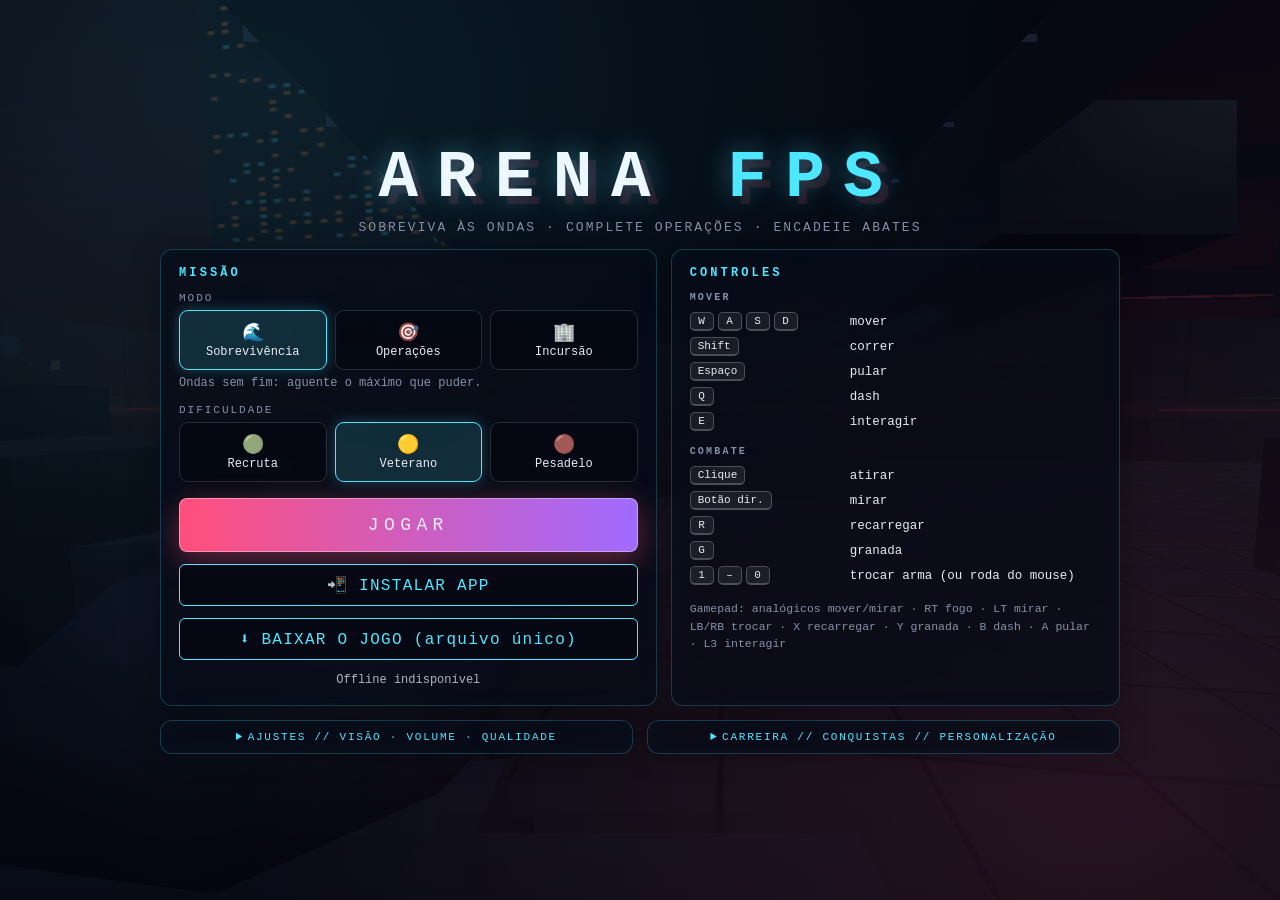
==== index.html @ 2a22255c "# Guia rápido — Arena FPS P52" ====
<!DOCTYPE html>
<html lang="pt-BR">
<head>
<meta charset="UTF-8">
<meta name="viewport" content="width=device-width, initial-scale=1.0, maximum-scale=1.0, user-scalable=no, viewport-fit=cover">
<meta name="theme-color" content="#050812">
<meta name="description" content="Arena FPS cyberpunk de sobrevivência em ondas e operações táticas offline.">
<meta name="mobile-web-app-capable" content="yes">
<meta name="apple-mobile-web-app-capable" content="yes">
<meta name="apple-mobile-web-app-status-bar-style" content="black-translucent">
<title>Arena FPS — Industrial Sci-Fi · P52</title>
<link rel="stylesheet" href="style.css">
<link rel="manifest" href="manifest.json">
<link rel="icon" href="icon.svg" type="image/svg+xml">
<link rel="apple-touch-icon" href="apple-touch-icon.png">
</head>
<body>
<div id="updateBar" class="hidden" role="alert"><span>Nova versão disponível.</span><button id="updateBtn" type="button">ATUALIZAR</button><button id="updateLater" type="button" aria-label="Dispensar">×</button></div>
<main id="game" aria-label="Arena 3D do jogo"></main>
<div id="hud">
  <div id="vignette"></div>
  <div id="scope"></div>
  <div id="bossBar" class="hidden"><small class="boss-kicker">ALERTA DE CHEFE</small><span id="bossName">CHEFE</span><div><i id="bossFill"></i></div></div>
  <section id="objectivePanel" class="panel hidden" aria-live="polite" aria-label="Objetivo atual">
    <div class="objective-kicker">OPERAÇÃO // <span id="objectiveWave">--</span></div>
    <b id="objectiveName">OBJETIVO</b>
    <small id="objectiveHint"></small>
    <div class="objective-progress"><i id="objectiveFill"></i></div>
    <div id="objectiveStatus"></div>
  </section>
  <canvas id="droneOverlay" aria-hidden="true"></canvas>
  <canvas id="radar" width="160" height="160" aria-label="Radar dos inimigos e itens" role="img"></canvas>
  <div id="crosshair"><i></i><i></i><i></i><i></i><b></b></div>
  <div id="terminalPrompt" class="hidden" aria-live="polite"><b> E · OPERAR TERMINAL </b><small>SEGURE PARA INVADIR</small></div>
  <div id="hitmarker"></div>
  <div id="banner"></div>
  <div id="damageDirection">▲</div>
  <div id="combo"><b id="comboN">x1</b><span>COMBO</span><div><i id="comboBar"></i></div></div>
  <div id="feed"></div>
  <section class="panel" id="health" aria-label="Vida do jogador">
    <div class="label">Vida</div>
    <div class="bar"><div id="hpFill"></div></div>
    <div id="hpTxt">100</div>
  </section>
  <section class="panel" id="stats" aria-label="Estatísticas da partida">
    <div class="label">Pontuação</div>
    <div id="score">000000</div>
    <div class="row"><span>Onda</span><b id="wave">1</b></div>
    <div class="row"><span>Abates</span><b id="kills">0</b></div>
    <div class="row"><span>Restantes</span><b id="remaining">0</b></div>
    <div class="row"><span>Recorde</span><b id="best">0</b></div>
  </section>
  <section class="panel" id="weapon" aria-label="Arma e munição atuais">
    <div id="wname">Pistola</div>
    <small id="wrole">PRECISÃO</small>
    <div id="ammoLine"><span id="ammo">12</span> <small>/ <span id="reserve">72</span></small></div>
    <small id="reloadLabel" aria-live="polite"></small>
    <div id="reloadWrap"><div id="reloadBar"></div></div>
    <div id="grenadeInfo"><kbd>G</kbd> GRANADA <b id="grenades">3</b> <span class="sep">·</span> <b id="creditsHud">0</b>¢</div>
  </section>
  <nav class="panel" id="slots" aria-label="Seleção de armas"></nav>
</div>
<div id="touch">
  <div id="joyZone"></div>
  <div id="lookZone"></div>
  <div id="joyBase" class="idle"><div id="joyKnob"></div></div>
  <div id="cluster">
    <button class="tbtn" id="bFire" type="button">FOGO</button>
    <button class="tbtn" id="bAds" type="button">MIRAR</button>
    <button class="tbtn" id="bReload" type="button">RECAR.</button>
    <button class="tbtn" id="bJump" type="button">PULO</button>
    <button class="tbtn" id="bDash" type="button">DASH</button>
    <button class="tbtn" id="bGrenade" type="button">GRANADA</button>
    <button class="tbtn" id="bInteract" type="button" aria-label="Interagir com o objetivo">USAR</button>
  </div>
  <button class="tbtn" id="bPause" type="button" aria-label="Pausar">II</button>
</div>
<div id="rotateMsg"><span>⟳</span>GIRE O CELULAR<br>PARA O MODO HORIZONTAL</div>
<button id="deckBtn" class="hidden" type="button" aria-label="Abrir o cyberdeck (tecla T)">⌨ DECK [T]</button>
<div id="deck" class="hidden deck-kali" role="dialog" aria-label="Cyberdeck (simulação, sem rede real)">
  <div class="deck-laptop">
    <header class="deck-bar"><b>CYBERDECK CX-7</b><span>SIMULAÇÃO · SEM REDE REAL</span>
      <div class="deck-chips" aria-live="off"><i id="deckChipScan">SCAN</i><i id="deckChipJam">JAM</i></div>
      <div class="deck-skins" role="group" aria-label="Visual do shell"><button type="button" data-skin="kali">KALI</button><button type="button" data-skin="arch">ARCH</button></div>
      <button id="deckClose" type="button" aria-label="Fechar o deck">✕</button></header>
    <div id="deckOut" class="deck-out" role="log" aria-live="polite"></div>
    <form id="deckForm" class="deck-in" autocomplete="off"><label id="deckPrompt" for="deckInput"></label><input id="deckInput" autocomplete="off" autocapitalize="off" spellcheck="false" aria-label="Comando"></form>
  </div>
</div>
<div id="incTerm" class="hidden" role="dialog" aria-label="Terminal NEXUS de invasão (cenográfico)">
  <div class="nexus-shell">
    <header class="nexus-topbar">
      <div class="nexus-brand"><i></i><b>NEXUS</b><span>// OPERATIONS CONSOLE</span></div>
      <div id="incStatus" class="nexus-status"><span></span>LINK LOCAL · SIMULAÇÃO</div>
      <div class="nexus-clock">SECURE//SIM</div>
    </header>
    <div class="nexus-layout">
      <aside class="nexus-sidebar" aria-label="Estado do terminal">
        <div class="nexus-kicker">NODE PROFILE</div>
        <div class="nexus-node-card"><strong>NX-<span id="incNodeId">07</span></strong><small>INCURSÃO / EDGE NODE</small><em>● ONLINE</em></div>
        <div class="nexus-meter"><label>INTEGRITY <b>98%</b></label><i><span></span></i></div>
        <div class="nexus-meter"><label>TRACE RISK <b>LOW</b></label><i class="amber"><span></span></i></div>
        <div class="nexus-side-list"><div><span>OS</span><b>NX/ARCHIVE</b></div><div><span>LINK</span><b>FIBER-07</b></div><div><span>MODE</span><b>OFFLINE SIM</b></div></div>
        <div class="nexus-ascii" aria-hidden="true">╭─ NEXUS SHELL ─╮<br>│ access: local │<br>│ crypto: demo   │<br>╰────────────────╯</div>
      </aside>
      <main class="nexus-main">
        <div class="nexus-heading"><div><span class="nexus-kicker">INTRUSION WORKSPACE / FICTITIOUS</span><h2 id="incTitle">TERMINAL</h2></div><div class="nexus-chip">NO EXTERNAL LINK</div></div>
        <p id="incInfo"></p>
        <section class="nexus-network" aria-label="Topologia fictícia da rede">
          <div class="nexus-grid"></div><div class="nexus-scanline"></div>
          <canvas id="incNet" width="720" height="280" aria-label="Rede fictícia em 3D" role="img"></canvas>
          <div class="nexus-overlay nexus-overlay-left">CORE / 01<br><span>ROUTE MAP</span></div><div class="nexus-overlay nexus-overlay-right">PACKET STREAM<br><span>LOCAL ONLY</span></div>
        </section>
        <div class="nexus-console-head"><span>AVAILABLE OPERATIONS</span><b>SELECT TARGET // ENTER TO CONFIRM</b></div>
        <div id="incOptions"></div>
        <div class="nexus-log-wrap"><div class="nexus-log-title"><span>LIVE CONSOLE</span><i>● RECORDING SIMULATION</i></div><pre id="incLog" aria-live="polite">[SIM] aguardando seleção…</pre></div>
        <div class="nexus-disclaimer">[SIMULATION ONLY] Nenhum comando real, rede externa ou sistema operacional é acessado.</div>
        <button id="incConfirm" class="perk-confirm" type="button">CONFIRMAR SELEÇÃO</button>
      </main>
    </div>
  </div>
</div>
<div id="perks" class="hidden">
  <h2>INTERVALO TÁTICO</h2>
  <p id="perkInfo"></p>
  <div id="perkCards"></div>
  <section class="panel shop-panel" aria-label="Loja entre ondas">
    <div class="shop-title">ARSENAL // CRÉDITOS: <b id="credits">0</b>¢ <small>(teclas 4–7)</small></div>
    <div class="shop-grid">
      <button class="shop-item" id="buyDamage" type="button"><span>4 · DANO +10%</span><b></b></button>
      <button class="shop-item" id="buyAmmo" type="button"><span>5 · RESERVA +40%</span><b></b></button>
      <button class="shop-item" id="buyHealth" type="button"><span>6 · VIDA MÁX. +20</span><b></b></button>
      <button class="shop-item" id="buyDash" type="button"><span>7 · DASH −20%</span><b></b></button>
    </div>
  </section>
</div>
<div id="overlay" role="dialog" aria-live="polite" data-view="menu">
  <div class="lobby">
    <header class="lobby-head">
      <h1 id="ovTitle">ARENA <span>FPS</span></h1>
      <p class="tagline">Sobreviva às ondas · complete operações · encadeie abates</p>
      <p id="ovText"></p>
    </header>
    <div class="lobby-cols">
      <section class="lobby-card lobby-setup" aria-label="Missão">
        <h2>MISSÃO</h2>
        <div class="field"><span class="field-label">Modo</span><div class="seg" data-for="modeSelect"></div><p class="seg-note" id="modeNote"></p><select id="modeSelect" aria-label="Modo"><option value="survival">Sobrevivência</option><option value="operations">Operações</option><option value="incursion">Incursão (prédio)</option></select></div>
        <div class="field" id="incField"><span class="field-label">Prédio</span><select id="incLevelSelect" aria-label="Prédio da Incursão"><option value="0">1 · Complexo</option><option value="1">2 · Refinaria</option><option value="2">3 · Laboratório</option><option value="3">4 · Campus (blocos A–E)</option></select></div>
        <div class="field"><span class="field-label">Dificuldade</span><div class="seg" data-for="difficultySelect"></div><select id="difficultySelect" aria-label="Dificuldade"><option value="cadet">Recruta</option><option value="normal" selected>Veterano</option><option value="nightmare">Pesadelo</option></select></div>
        <button id="ovBtn" type="button">JOGAR</button>
        <button id="installBtn" type="button" class="hidden">📲 INSTALAR APP</button>
        <button id="downloadBtn" type="button">⬇ BAIXAR O JOGO (arquivo único)</button>
        <small id="installHint" class="hidden"></small>
        <small id="appStatus" aria-live="polite"></small>
      </section>
      <section class="lobby-card lobby-help" aria-label="Controles">
        <h2>CONTROLES</h2>
        <div id="helpCard"></div>
      </section>
    </div>
    <div class="lobby-extra">
      <details class="lobby-card settings-box">
        <summary>AJUSTES // VISÃO · VOLUME · QUALIDADE</summary>
        <div class="settings">
                    <label>Sensibilidade<input id="sensRange" type="range" min="0.0008" max="0.005" step="0.0001" value="0.0022"></label>
          <label>Campo de visão<input id="fovRange" type="range" min="60" max="100" step="1" value="75"></label>
          <label>Volume<input id="volumeRange" type="range" min="0" max="1" step="0.05" value="0.7"></label>
          <label>Controles<select id="ctrlSelect"><option value="auto" selected>Automático</option><option value="touch">Toque (celular)</option><option value="mouse">Teclado e mouse</option></select></label>
          <label>Radar<select id="radarSelect"><option value="on" selected>Ligado</option><option value="off">Desligado</option></select></label>
          <label class="touch-only">Sensibilidade do toque<input id="touchSens" type="range" min="0.8" max="3.2" step="0.1" value="1.9"></label>
          <label class="touch-only">Tamanho dos botões<input id="btnScale" type="range" min="0.8" max="1.35" step="0.05" value="1"></label>
          <label class="touch-only">Mira assistida<select id="assistSelect"><option value="on" selected>Ligada</option><option value="off">Desligada</option></select></label>
          <label>Qualidade<select id="qualitySelect"><option value="low">Baixa</option><option value="medium" selected>Média</option><option value="high">Alta</option></select></label>
        </div>
      </details>
      <details id="careerPanel" class="lobby-card career-panel">
        <summary>CARREIRA // CONQUISTAS // PERSONALIZAÇÃO</summary>
        <div id="careerContent"></div>
      </details>
    </div>
  </div>
</div>
<script src="three.min.js"></script>
<script src="industrial-materials.js"></script>
<script src="weapons.js"></script>
<script src="enemies.js"></script>
<script src="upgrades.js"></script>
<script src="maps.js"></script>
<script src="incursion.js"></script>
<script src="terminal-props.js"></script>
<script src="deck.js"></script>
<script src="pathfinding.js"></script>
<script src="tactics.js"></script>
<script src="progression.js"></script>
<script src="audio.js"></script>
<script src="perf-telemetry.js"></script>
<script src="script.js"></script>
<script src="app.js"></script>
</body>
</html>
---- style.css ----
/* ========== VARIÁVEIS E RESET ========== */
:root {
  --bg: #0b0d12;
  --ui: #e8ecf4;
  --muted: #8791a7;
  --accent: #ff5a4d;
  --ok: #3ddc84;
  --warn: #ffc857;
  --glass: rgba(10, 12, 18, .62);
  --line: rgba(255, 255, 255, .12);
}
* { box-sizing: border-box; margin: 0; padding: 0; }
html, body {
  height: 100%; overflow: hidden; background: var(--bg); color: var(--ui);
  font-family: "Courier New", ui-monospace, monospace;
  user-select: none; -webkit-user-select: none;
  -webkit-touch-callout: none; -webkit-tap-highlight-color: transparent; overscroll-behavior: none;
}
canvas { display: block; }
#game { position: fixed; inset: 0; touch-action: none; }

/* ========== HUD ========== */
#hud { position: fixed; inset: 0; pointer-events: none; z-index: 11; touch-action: none; }
.panel {
  position: absolute; background: var(--glass); border: 1px solid var(--line);
  border-radius: 10px; padding: 10px 14px; backdrop-filter: blur(4px);
}

/* Vida (canto inferior esquerdo) */
#health { left: 20px; bottom: 20px; width: 260px; }
.label { font-size: 11px; letter-spacing: .18em; color: var(--muted); text-transform: uppercase; }
.bar { height: 12px; margin-top: 6px; background: rgba(255,255,255,.08); border-radius: 6px; overflow: hidden; }
#hpFill { height: 100%; width: 100%; background: var(--ok); transition: width .15s, background .2s; }
#hpTxt { font-size: 22px; font-weight: bold; margin-top: 4px; }

/* Pontuação e onda (canto superior direito) */
#stats { right: 20px; top: 20px; text-align: right; min-width: 170px; }
#score { font-size: 28px; font-weight: bold; letter-spacing: .08em; }
#stats .row { display: flex; justify-content: space-between; gap: 18px; margin-top: 4px; font-size: 13px; color: var(--muted); }
#stats .row b { color: var(--ui); }

/* Arma e munição (canto inferior direito) */
#weapon { right: 20px; bottom: 20px; text-align: right; min-width: 220px; }
#wname { font-size: 15px; letter-spacing: .14em; text-transform: uppercase; color: var(--warn); }
#wrole { display: block; margin-top: 2px; font-size: 10px; letter-spacing: .18em; opacity: .85; }
#ammoLine { font-size: 44px; font-weight: bold; line-height: 1.1; }
#ammoLine small { font-size: 20px; color: var(--muted); }
#reloadLabel { display: block; min-height: 11px; color: var(--weapon-color, var(--cyan)); font-size: 9px; letter-spacing: .16em; opacity: 0; transition: opacity .12s; }
#reloadWrap { height: 4px; margin-top: 8px; background: rgba(255,255,255,.08); border-radius: 2px; overflow: hidden; opacity: 0; }
#reloadBar { height: 100%; width: 0; background: var(--weapon-color, var(--warn)); box-shadow: 0 0 8px var(--weapon-color, var(--warn)); }

/* Slots de armas (centro inferior) */
#slots { left: 50%; bottom: 20px; transform: translateX(-50%); display: flex; gap: 8px; padding: 8px; max-width: min(900px, calc(100vw - 36px)); overflow-x: auto; overscroll-behavior-x: contain; scrollbar-width: none; }
#slots::-webkit-scrollbar { display: none; }
.slot {
  flex: 0 0 66px; width: 66px; padding: 6px 0; text-align: center; border-radius: 8px;
  border: 1px solid var(--line); color: var(--muted); font-size: 11px; transition: .15s;
}
.slot b { display: block; font-size: 16px; color: var(--ui); }
.slot.locked { opacity: .38; }
.slot.active { border-color: var(--warn); color: var(--warn); background: rgba(255,200,87,.12); transform: translateY(-4px); }

/* Mira fixa no centro */
#crosshair { --gap: 16px; position: fixed; left: 50%; top: 50%; width: 0; height: 0; }
#crosshair i { position: absolute; background: var(--weapon-color, #fff); box-shadow: 0 0 5px var(--weapon-color, #000); }
#crosshair i:nth-child(1) { width: 2px; height: 9px; left: -1px; top: calc(var(--gap) * -1); }
#crosshair i:nth-child(2) { width: 2px; height: 9px; left: -1px; top: var(--gap); }
#crosshair i:nth-child(3) { width: 9px; height: 2px; left: calc(var(--gap) * -1); top: -1px; }
#crosshair i:nth-child(4) { width: 9px; height: 2px; left: var(--gap); top: -1px; }
#crosshair b { position: absolute; width: 3px; height: 3px; left: -1.5px; top: -1.5px; background: var(--weapon-color, var(--accent)); box-shadow: 0 0 7px var(--weapon-color, var(--accent)); }

/* Hitmarker, vinheta de dano, luneta e banner */
#hitmarker { position: fixed; left: 50%; top: 50%; width: 26px; height: 26px; margin: 0; opacity: 0; transform: translate(-50%, -50%) scale(.72); transition: transform .08s ease-out, opacity .08s linear; will-change: transform, opacity; }
#hitmarker::before, #hitmarker::after { content: ""; position: absolute; left: 12px; top: -2px; width: 2px; height: 30px; background: #fff; }
#hitmarker::before { transform: rotate(45deg); } #hitmarker::after { transform: rotate(-45deg); }
#hitmarker.head::before, #hitmarker.head::after { background: var(--accent); }
#hitmarker.shield::before, #hitmarker.shield::after { background: #59e8ff; box-shadow: 0 0 8px #59e8ff; }
#vignette { position: fixed; inset: 0; opacity: 0; background: radial-gradient(ellipse at center, transparent 45%, rgba(255,0,0,.65) 100%); }
#scope { position: fixed; inset: 0; opacity: 0; background:
  radial-gradient(circle at center, transparent 0 26vmin, #000 26.4vmin);
}
#scope::before, #scope::after { content: ""; position: absolute; background: #000; }
#scope::before { left: 50%; top: calc(50% - 26vmin); width: 1px; height: 52vmin; }
#scope::after  { top: 50%; left: calc(50% - 26vmin); height: 1px; width: 52vmin; }
#banner {
  position: fixed; top: 16%; left: 50%; transform: translateX(-50%); opacity: 0;
  font-size: clamp(18px, 3.2vw, 34px); font-weight: bold; letter-spacing: .3em; text-shadow: 0 0 18px rgba(255,90,77,.7);
  text-align: center; white-space: nowrap;
}
#banner small { display: inline-block; margin-top: 6px; font-size: .5em; letter-spacing: .18em; color: var(--warn); }

/* ========== OVERLAY (menu / pausa / game over) ========== */
#overlay {
  position: fixed; inset: 0; display: flex; flex-direction: column; align-items: center; justify-content: flex-start;
  gap: 18px; text-align: center; padding: 24px; z-index: 30;
  overflow-y: auto; touch-action: pan-y;            /* telas baixas (celular deitado) rolam em vez de cortar */
  background: radial-gradient(ellipse at center, rgba(11,13,18,.72), rgba(11,13,18,.95));
}
#overlay > :first-child { margin-top: auto; } #overlay > :last-child { margin-bottom: auto; }
#ovTitle { font-size: clamp(32px, 7vw, 64px); letter-spacing: .22em; }
#ovTitle span { color: var(--accent); }
#ovText { max-width: 560px; line-height: 1.7; color: var(--muted); font-size: 14px; white-space: pre-line; }
#ovText b { color: var(--ui); }
#ovBtn {
  pointer-events: auto; cursor: pointer; font: inherit; font-size: 16px; letter-spacing: .2em;
  padding: 14px 38px; color: var(--ui); background: var(--accent); border: 0; border-radius: 8px;
  box-shadow: 0 8px 28px rgba(255,90,77,.35); transition: transform .15s, box-shadow .15s;
}
#ovBtn:hover { transform: translateY(-2px); box-shadow: 0 12px 34px rgba(255,90,77,.5); }
.settings { position: relative; width: min(420px, 92vw); padding: 12px 16px; display: grid; gap: 8px; text-align: left; }
.settings label { display: grid; grid-template-columns: 1fr 160px; gap: 10px; align-items: center; font-size: 12px; color: var(--muted); }
.settings input, .settings select { width: 100%; accent-color: var(--accent); }
.damage-float { position: fixed; transform: translate(-50%, 0); color: #fff; font-weight: bold; pointer-events: none; text-shadow: 0 2px 4px #000; animation: damageFloat .65s ease-out forwards; }
#damageDirection { position: fixed; top: 50%; left: 50%; z-index: 5; color: var(--accent); font-size: 30px; line-height: 1; opacity: 0; transform-origin: 50% 50%; text-shadow: 0 0 8px #000; pointer-events: none; transition: opacity .12s; }
.damage-float.head { color: var(--accent); }
@keyframes damageFloat { to { opacity: 0; transform: translate(-50%, -36px); } }
.hidden { display: none !important; }

@media (max-width: 720px) {
  #slots { display: none; } #health { width: 180px; } #ammoLine { font-size: 30px; }
}
@media (max-height: 480px) {                         /* menu compacto em celular deitado */
  #overlay { gap: 8px; padding: 12px; } #ovText { font-size: 12px; line-height: 1.45; } #ovBtn { padding: 10px 30px; }
  .settings { grid-template-columns: repeat(3, 1fr); width: min(780px, 96vw); gap: 4px 14px; padding: 6px 12px; }   /* 3 colunas: o botão JOGAR continua visível */
  #ovBtn { position: sticky; bottom: 8px; z-index: 2; }                                                        /* e fica sempre ao alcance do dedo */
  #ovTitle { font-size: clamp(26px, 9vh, 44px); }
  .settings label { grid-template-columns: 1fr; gap: 2px; }
}

/* ========== MODO MOBILE (body.touch) ========== */
#touch { position: fixed; inset: 0; z-index: 10; display: none; touch-action: none; }
body.touch #touch { display: block; }
#joyZone { position: absolute; left: 0; top: 0; width: 46%; height: 100%; touch-action: none; }
#lookZone { position: absolute; right: 0; top: 0; width: 54%; height: 100%; touch-action: none; }
#joyBase {
  position: absolute; left: max(36px, env(safe-area-inset-left)); bottom: max(36px, calc(env(safe-area-inset-bottom) + 18px)); width: 124px; height: 124px; border-radius: 50%;
  border: 2px solid rgba(255,255,255,.28); background: rgba(255,255,255,.06); pointer-events: none; transition: opacity .15s;
}
#joyBase.idle { opacity: .55; }
#joyKnob { position: absolute; left: 50%; top: 50%; width: 56px; height: 56px; margin: -28px 0 0 -28px; border-radius: 50%; background: rgba(255,255,255,.34); border: 2px solid rgba(255,255,255,.55); }
.tbtn {
  position: absolute; display: grid; place-items: center; border-radius: 50%; touch-action: none; cursor: pointer;
  border: 2px solid rgba(255,255,255,.35); background: rgba(10,12,18,.5); color: var(--ui);
  font: bold 10px/1 "Courier New", monospace; letter-spacing: .08em;
}
.tbtn.on { background: rgba(255,90,77,.6); border-color: #fff; }
.tbtn.act { border-color: var(--warn); color: var(--warn); }
#bFire   { right: max(24px, env(safe-area-inset-right)); bottom: 28px; width: 88px; height: 88px; background: rgba(255,90,77,.42); font-size: 13px; }
#bAds    { right: calc(max(24px, env(safe-area-inset-right)) + 100px); bottom: 34px; width: 60px; height: 60px; }
#bReload { right: calc(max(24px, env(safe-area-inset-right)) + 6px); bottom: 128px; width: 56px; height: 56px; }
#bJump   { right: calc(max(24px, env(safe-area-inset-right)) + 72px); bottom: 124px; width: 56px; height: 56px; }
#bDash   { right: calc(max(24px, env(safe-area-inset-right)) + 136px); bottom: 100px; width: 52px; height: 52px; }
#bPause  { left: max(10px, env(safe-area-inset-left)); top: max(82px, calc(env(safe-area-inset-top) + 16px)); width: 38px; height: 38px; font-size: 14px; }
#rotateMsg { position: fixed; inset: 0; z-index: 40; display: none; align-items: center; justify-content: center; flex-direction: column; gap: 12px; background: var(--bg); text-align: center; padding: 24px; color: var(--ui); letter-spacing: .12em; }
#rotateMsg span { font-size: 54px; }
@media (orientation: portrait) { body.touch #rotateMsg { display: flex; } }

body.touch #health { left: max(10px, env(safe-area-inset-left)); top: max(10px, env(safe-area-inset-top)); bottom: auto; width: 150px; padding: 6px 10px; }
body.touch #hpTxt { font-size: 16px; margin-top: 2px; }
body.touch #stats { right: max(10px, env(safe-area-inset-right)); top: max(10px, env(safe-area-inset-top)); min-width: 0; padding: 6px 10px; }
body.touch #score { font-size: 18px; }
body.touch #stats .row { font-size: 11px; gap: 10px; margin-top: 2px; }
body.touch #stats .row:last-child { display: none; }
body.touch #weapon { left: 50%; right: auto; bottom: max(10px, env(safe-area-inset-bottom)); transform: translateX(-50%); min-width: 0; padding: 6px 14px; text-align: center; pointer-events: auto; touch-action: none; }
body.touch #wname { font-size: 12px; } body.touch #ammoLine { font-size: 26px; } body.touch #ammoLine small { font-size: 14px; }
body.touch #slots { display: flex; top: max(10px, env(safe-area-inset-top)); bottom: auto; gap: 4px; padding: 5px; max-width: calc(100vw - env(safe-area-inset-left) - env(safe-area-inset-right) - 16px); pointer-events: auto; touch-action: pan-x; }
body.touch .slot { flex: 0 0 30px; width: 30px; padding: 5px 0; font-size: 0; }          /* só o número; o nome fica no painel da arma */
body.touch .slot b { font-size: 14px; }
body.touch .slot.active { transform: none; }
body.touch #banner { top: 24%; }

/* ========== RADAR (minimapa) ========== */
#radar { position: absolute; left: 20px; top: 20px; width: 140px; height: 140px; border-radius: 50%; background: rgba(10,12,18,.55); border: 1px solid var(--line); }
#radar.off { display: none; }
body.touch #radar { left: calc(max(10px, env(safe-area-inset-left)) + 48px); top: 82px; width: 78px; height: 78px; }   /* ao lado do botão de pausa */
.settings label.touch-only { display: none; } body.touch .settings label.touch-only { display: grid; }
#cluster { position: absolute; right: env(safe-area-inset-right); bottom: max(0px, env(safe-area-inset-bottom)); width: 300px; height: 210px; pointer-events: none; transform: scale(var(--ts, 1)); transform-origin: right bottom; }
#cluster .tbtn { pointer-events: auto; }
body.touch:has(#overlay:not(.hidden)) :is(#touch, #crosshair, #hitmarker) { visibility: hidden; }   /* menu aberto: sem botões nem mira por trás */


/* ========== CHEFE E UPGRADES ========== */
#bossBar { position: absolute; left: 50%; top: 14px; transform: translateX(-50%); width: min(420px, 60vw); text-align: center; letter-spacing: .18em; font-size: 12px; color: #ff9bbf; text-shadow: 0 0 6px #000; }
#bossBar.hidden { display: none; }
#bossBar div { height: 10px; margin-top: 4px; border: 1px solid var(--line); background: rgba(10,12,18,.75); }
#bossFill { display: block; height: 100%; width: 100%; background: linear-gradient(90deg, #ff3b82, #ff7a5c); transition: width .12s; }
body.touch #bossBar { top: 58px; width: min(300px, 40vw); }
#perks { position: fixed; inset: 0; z-index: 31; display: flex; flex-direction: column; align-items: center; justify-content: flex-start; gap: 12px; padding: 20px 16px; overflow-y: auto; touch-action: pan-y;
  background: radial-gradient(ellipse at center, rgba(11,13,18,.82), rgba(11,13,18,.97)); }
#perks.hidden { display: none; }
#perks > :first-child { margin-top: auto; } #perks > :last-child { margin-bottom: auto; }
#perks h2 { margin: 0; letter-spacing: .3em; color: var(--warn); }
#perks p { margin: 0; opacity: .8; font-size: 13px; text-align: center; }
#perkCards { display: flex; gap: 12px; flex-wrap: wrap; justify-content: center; }
.perk { width: 210px; min-height: 130px; padding: 14px; text-align: left; border: 1px solid var(--line); background: rgba(16,19,28,.92); color: var(--ui); font: inherit; font-size: 13px; line-height: 1.4; cursor: pointer; border-radius: 10px; transition: transform .12s, border-color .12s; }
.perk:hover, .perk:focus-visible { border-color: var(--warn); transform: translateY(-3px); outline: none; }
.perk b { display: block; color: var(--warn); font-size: 15px; margin-bottom: 6px; }
.perk small { display: block; opacity: .7; margin-top: 8px; }
@media (max-height: 480px) { .perk { width: 185px; min-height: 96px; padding: 10px; font-size: 12px; } #perks { padding: 10px; gap: 8px; } }
body.touch:has(#perks:not(.hidden)) :is(#touch, #crosshair, #hitmarker, #radar, #bossBar) { visibility: hidden; }


/* ========== COMBO, FEED, GRANADA E LOJA (vindos da versão Neon Rebellion) ========== */
#combo { position: fixed; left: 50%; top: 58%; transform: translate(-50%, 10px) scale(.9); opacity: 0; text-align: center; pointer-events: none; transition: opacity .2s, transform .2s; }
#combo.on { opacity: 1; transform: translate(-50%, 0) scale(1); }
#combo b { display: block; font-size: 30px; color: var(--warn); text-shadow: 0 0 14px rgba(255,200,87,.5); }
#combo span { font-size: 10px; letter-spacing: .2em; color: var(--muted); }
#combo div { width: 80px; height: 3px; margin: 4px auto 0; background: rgba(255,255,255,.15); border-radius: 2px; overflow: hidden; }
#combo i { display: block; height: 100%; width: 0; background: var(--warn); }
#feed { position: fixed; left: 20px; top: 196px; display: flex; flex-direction: column; gap: 4px; pointer-events: none; }
.feedItem { font-size: 12px; padding: 4px 10px; border-left: 2px solid var(--accent); background: rgba(11,13,18,.6); border-radius: 0 6px 6px 0; animation: feedIn .24s cubic-bezier(.18,.75,.25,1); transition: opacity .42s ease, transform .42s cubic-bezier(.2,.7,.25,1); }
.feedItem.hot { border-color: var(--warn); color: var(--warn); }
.feedItem.out { opacity: 0; transform: translateX(-12px); }
@keyframes feedIn { from { opacity: 0; transform: translateX(-16px); } }
.tagline { margin: -8px 0 0; font-size: 12px; text-transform: uppercase; color: var(--warn); text-align: center; }
#grenadeInfo { margin-top: 6px; font-size: 11px; letter-spacing: .12em; color: var(--muted); }
#grenadeInfo b { color: #35d6c8; }
#grenadeInfo kbd { font: inherit; padding: 0 5px; border: 1px solid var(--line); border-radius: 4px; }
body.touch #grenadeInfo kbd { display: none; }
#bGrenade { right: calc(max(24px, env(safe-area-inset-right)) + 160px); bottom: 160px; width: 52px; height: 52px; font-size: 8.5px; letter-spacing: 0; color: #35d6c8; }
.shop-panel { position: relative; width: min(560px, 92vw); padding: 12px 14px; border-color: rgba(77,231,255,.4); }
.shop-title { margin-bottom: 10px; color: #4de7ff; font-size: 13px; letter-spacing: .16em; }
.shop-title b { color: var(--warn); } .shop-title small { opacity: .6; letter-spacing: 0; }
.shop-grid { display: grid; grid-template-columns: 1fr 1fr; gap: 8px; }
.shop-item { display: flex; justify-content: space-between; align-items: center; gap: 14px; padding: 12px; border: 1px solid rgba(77,231,255,.25); background: rgba(77,231,255,.06); color: #e8f8ff; font: inherit; font-size: 11px; letter-spacing: .08em; cursor: pointer; border-radius: 8px; }
.shop-item:hover:not(:disabled) { border-color: #4de7ff; background: rgba(77,231,255,.14); }
.shop-item:disabled { opacity: .45; cursor: not-allowed; }
.shop-item b { color: var(--warn); white-space: nowrap; }
@media (max-height: 500px) { #feed { top: 130px; } #combo b { font-size: 22px; } .tagline { display: none; } .shop-item { padding: 8px 10px; } .shop-panel { padding: 8px 12px; } }
@media (max-width: 720px) { .shop-grid { grid-template-columns: 1fr; } }
body.touch:has(#perks:not(.hidden)) :is(#combo, #feed) { visibility: hidden; }


/* ===== TEMA NEON REBELLION (paleta, brilho e HUD de chefe — vindo da versão do aluno) ===== */
:root { --accent: #ff4f7b; --cyan: #4de7ff; --violet: #9e7bff; --glass: rgba(7,12,24,.72); --line: rgba(77,231,255,.22); }
body { background: #050812; }
#game::after { content: ""; position: fixed; inset: 0; pointer-events: none; z-index: 1; mix-blend-mode: screen;
  background: linear-gradient(90deg, rgba(77,231,255,.035), transparent 35%, transparent 65%, rgba(255,79,123,.035)); }   /* ciano à esquerda, rosa à direita */
.panel { border-color: rgba(77,231,255,.22); box-shadow: 0 0 24px rgba(0,0,0,.22), inset 0 0 18px rgba(77,231,255,.025); }
#overlay { background: radial-gradient(ellipse at 50% 42%, rgba(10,23,43,.72), rgba(3,6,16,.97)); }
#perks { background: radial-gradient(ellipse at 50% 42%, rgba(10,23,43,.84), rgba(3,6,16,.97)); }
#ovTitle { color: #ecf7ff; letter-spacing: .28em; text-shadow: 0 0 28px rgba(77,231,255,.42), 8px 8px 0 rgba(255,79,123,.12); animation: titlePulse 3s ease-in-out infinite; }
#ovTitle span { color: var(--cyan); }
@keyframes titlePulse { 50% { text-shadow: 0 0 46px rgba(77,231,255,.6), 8px 8px 0 rgba(255,79,123,.12); } }
#ovBtn { background: linear-gradient(100deg, #ff4f7b, #9e4dff); border: 1px solid rgba(255,255,255,.38); box-shadow: 0 0 26px rgba(255,79,123,.34); }
#ovBtn:hover { transform: translateY(-2px); filter: brightness(1.12); }
#crosshair b { background: var(--weapon-color, var(--cyan)); }
#terminalPrompt {
  position: fixed; left: 50%; top: calc(50% + 58px); transform: translateX(-50%); z-index: 8;
  display: flex; flex-direction: column; align-items: center; gap: 3px; min-width: 190px; padding: 8px 14px;
  border: 1px solid rgba(77,231,255,.78); border-radius: 5px; background: rgba(4,12,22,.86);
  color: var(--cyan); box-shadow: 0 0 18px rgba(77,231,255,.2), inset 0 0 12px rgba(77,231,255,.06);
  font: 11px ui-monospace, "Courier New", monospace; letter-spacing: .14em; text-align: center; pointer-events: none;
}
#terminalPrompt.hidden { display: none; }
#terminalPrompt b { font-weight: 700; }
#terminalPrompt small { color: var(--warn); font-size: 9px; letter-spacing: .18em; }
body.touch #terminalPrompt { top: calc(50% + 42px); min-width: 150px; padding: 6px 9px; font-size: 9px; }
body.touch #terminalPrompt small { font-size: 8px; }
@media (prefers-reduced-motion: reduce) { #terminalPrompt { transition: none; } }
#wname { color: var(--weapon-color, var(--cyan)); }
#radar { border-color: rgba(77,231,255,.35); box-shadow: 0 0 20px rgba(77,231,255,.08); }
#grenadeInfo .sep { opacity: .4; } #grenadeInfo b:last-of-type { color: var(--warn); }
/* HUD do chefe: painel rosa com "alerta", nome e barra com brilho */
#bossBar { top: 20px; padding: 8px 14px 10px; background: var(--glass); border: 1px solid rgba(255,79,123,.5); border-radius: 10px; box-shadow: 0 0 26px rgba(255,79,123,.16); }
.boss-kicker { display: block; color: #ff4f7b; font-size: 9px; letter-spacing: .25em; }
#bossName { display: block; margin: 3px 0 6px; color: #fff; font-size: 15px; letter-spacing: .18em; }
#bossBar div { height: 8px; margin-top: 0; background: rgba(255,255,255,.1); border-color: rgba(255,79,123,.3); }
#bossFill { background: linear-gradient(90deg, #ff4f7b, #ffb04d); box-shadow: 0 0 12px #ff4f7b; }
/* telas baixas (481–600 px): menu compacto em 3 colunas e botão JOGAR sempre visível */
@media (min-height: 481px) and (max-height: 600px) {
  .settings { grid-template-columns: repeat(3, 1fr); width: min(780px, 96vw); gap: 4px 14px; padding: 6px 12px; }
  .settings label { grid-template-columns: 1fr; gap: 2px; }
  #ovBtn { position: sticky; bottom: 8px; z-index: 2; }
  #ovTitle { font-size: clamp(28px, 8vh, 44px); } #ovText { font-size: 13px; line-height: 1.5; }
}
body.touch #bossBar { top: 52px; padding: 5px 10px 7px; } body.touch #bossName { font-size: 10px; letter-spacing: .08em; margin-bottom: 4px; }
@media (prefers-reduced-motion: reduce) { *, *::before, *::after { animation-duration: .01ms !important; transition-duration: .01ms !important; } }

/* ========== OPERAÇÕES, CARREIRA E ACABAMENTO DE INTERFACE ========== */
#objectivePanel {
  position: absolute; left: 50%; top: 20px; transform: translateX(-50%); width: min(360px, 42vw);
  padding: 11px 14px; border-color: rgba(77,231,255,.48); background: rgba(5,13,25,.82);
  box-shadow: 0 0 22px rgba(77,231,255,.12), inset 0 0 18px rgba(77,231,255,.035); text-align: left;
}
.objective-kicker { color: var(--cyan); font-size: 9px; letter-spacing: .22em; }
#objectiveName { display: block; margin-top: 4px; color: var(--ui); font-size: 13px; letter-spacing: .12em; }
#objectiveHint { display: block; margin-top: 4px; color: var(--muted); font-size: 10px; line-height: 1.45; }
.objective-progress { height: 4px; margin-top: 8px; border-radius: 4px; background: rgba(255,255,255,.12); overflow: hidden; }
#objectiveFill { display: block; height: 100%; width: 0; background: linear-gradient(90deg, var(--cyan), #9e7bff); box-shadow: 0 0 12px var(--cyan); transition: width .12s linear; }
#objectiveStatus { margin-top: 5px; min-height: 12px; color: var(--warn); font-size: 9px; letter-spacing: .1em; }
body.touch #objectivePanel { top: 10px; left: 50%; width: min(260px, 42vw); padding: 7px 9px; }
body.touch #bossBar { top: 70px; }
.settings { max-height: min(38vh, 360px); overflow-y: auto; scrollbar-color: var(--cyan) transparent; scrollbar-width: thin; }
.settings::-webkit-scrollbar { width: 6px; }
.settings::-webkit-scrollbar-thumb { background: rgba(77,231,255,.55); border-radius: 4px; }
.settings label { color: #aab6cc; }
.settings select { min-height: 30px; padding: 4px 7px; background: #0c1422; color: var(--ui); border: 1px solid rgba(77,231,255,.24); border-radius: 5px; font: inherit; font-size: 11px; }
.settings select:focus-visible, .settings input:focus-visible { outline: 2px solid var(--cyan); outline-offset: 2px; }
.career-panel { position: relative; width: min(620px, 94vw); max-height: 30vh; padding: 10px 14px; overflow: auto; text-align: left; pointer-events: auto; border-color: rgba(158,123,255,.38); background: rgba(5,10,21,.88); }
.career-panel summary { cursor: pointer; color: var(--cyan); font-size: 11px; letter-spacing: .16em; text-align: center; }
#careerContent { display: grid; grid-template-columns: 1fr 1fr; gap: 10px 18px; padding-top: 12px; font-size: 10px; }
.career-stats { color: var(--muted); line-height: 1.8; }
.career-stats b { color: var(--ui); }
.career-section h3 { margin: 0 0 6px; color: var(--warn); font-size: 10px; letter-spacing: .14em; }
.career-list { display: grid; gap: 5px; color: var(--muted); }
.career-row { display: flex; justify-content: space-between; gap: 8px; border-bottom: 1px solid rgba(255,255,255,.06); padding-bottom: 3px; }
.career-row.done { color: var(--ok); }
.career-row.locked { opacity: .58; }
.career-row small { color: var(--cyan); white-space: nowrap; }
.skin-select-row { display: flex; align-items: center; gap: 8px; margin-top: 8px; color: var(--muted); }
.skin-select-row select { min-width: 150px; padding: 5px 7px; background: #0c1422; color: var(--ui); border: 1px solid rgba(77,231,255,.25); border-radius: 5px; font: inherit; }
body[data-skin="violet"] { --accent: #b18cff; --cyan: #c3adff; --warn: #f1c7ff; }
body[data-skin="gold"] { --accent: #ffc857; --cyan: #ffe28a; --warn: #ff9f43; }
body[data-skin="mint"] { --accent: #51e5b0; --cyan: #63fff0; --warn: #befc90; }
body[data-skin="aurora"] { --accent: #72d8ff; --cyan: #a5ffe8; --warn: #d7a8ff; }
#ovBtn, .shop-item, .perk { outline-offset: 3px; }
#ovBtn:focus-visible, .shop-item:focus-visible, .perk:focus-visible, .career-panel summary:focus-visible { outline: 2px solid var(--cyan); }
#bInteract { right: calc(max(24px, env(safe-area-inset-right)) + 214px); bottom: 26px; width: 56px; height: 56px; color: var(--cyan); border-color: rgba(77,231,255,.7); }
@media (max-width: 720px) {
  #objectivePanel { width: min(310px, 46vw); }
  #careerContent { grid-template-columns: 1fr; }
  .career-panel { max-height: 26vh; }
}
@media (max-height: 600px) {
  #objectivePanel { top: 8px; padding: 6px 9px; }
  #objectiveHint { display: none; }
  .settings { max-height: 39vh; }
  .career-panel { max-height: 20vh; }
}

/* ========== DIAGNÓSTICO P18 (presente apenas com ?perf=1) ========== */
#perfPanel {
  position: fixed; z-index: 60; top: 10px; left: 10px; width: min(390px, calc(100vw - 20px));
  padding: 9px 11px; border: 1px solid rgba(77,231,255,.55); border-radius: 6px;
  background: rgba(3,8,16,.94); color: #cceeff; pointer-events: auto; contain: layout paint style;
  font: 10px/1.4 ui-monospace, "Courier New", monospace; box-shadow: 0 0 12px rgba(0,0,0,.45);
}
#perfPanel[hidden] { display: none !important; }
#perfPanel header { display: flex; justify-content: space-between; gap: 8px; color: #4de7ff; font-weight: bold; letter-spacing: .08em; }
#perfPanel pre { margin: 6px 0; white-space: pre-wrap; overflow-wrap: anywhere; color: #dbe6f3; font: inherit; }
#perfPanel footer { display: flex; gap: 6px; flex-wrap: wrap; }
#perfPanel button { padding: 4px 7px; border: 1px solid rgba(77,231,255,.4); border-radius: 3px; background: #101b2a; color: #dbe6f3; font: inherit; cursor: pointer; }
#perfPanel button:hover { border-color: #4de7ff; color: #4de7ff; }
#perfToggle { position: fixed; z-index: 60; top: 10px; left: 10px; padding: 8px 10px; border: 1px solid #4de7ff; border-radius: 4px; background: rgba(3,8,16,.94); color: #4de7ff; font: bold 10px ui-monospace, "Courier New", monospace; }
#perfPanel:not([hidden]) + #perfToggle { display: none; }
body.touch #perfPanel { top: auto; bottom: 10px; width: min(360px, calc(100vw - 20px)); }
body.touch #perfToggle { top: 10px; left: 10px; }
body.touch #perfPanel pre { max-height: 28vh; overflow: auto; }
@media (prefers-reduced-motion: reduce) { #objectiveFill { transition: none; } }

/* ===== Incursão: terminal de invasão (cenográfico) ===== */
#incTerm { position: fixed; inset: 0; z-index: 32; display: flex; align-items: center; justify-content: center; padding: clamp(10px, 2.5vw, 30px); overflow-y: auto; background: radial-gradient(circle at 50% 35%, rgba(12,37,56,.65), rgba(2,5,12,.97) 72%); touch-action: pan-y; font-family: ui-monospace, SFMono-Regular, Menlo, Consolas, monospace; }
#incTerm.hidden { display: none; }
.nexus-shell { width: min(1120px, 100%); min-height: min(720px, 92vh); border: 1px solid rgba(77,231,255,.48); background: linear-gradient(145deg, rgba(8,18,29,.98), rgba(5,10,18,.98)); box-shadow: 0 0 0 1px rgba(255,176,77,.12), 0 24px 80px rgba(0,0,0,.6), 0 0 40px rgba(77,231,255,.12); position: relative; overflow: hidden; }
.nexus-shell::before { content: ''; position: absolute; inset: 0; pointer-events: none; opacity: .18; background: repeating-linear-gradient(0deg, transparent 0 3px, rgba(130,220,255,.04) 4px, transparent 5px); mix-blend-mode: screen; }
.nexus-topbar { min-height: 42px; display: flex; align-items: center; gap: 18px; padding: 0 18px; border-bottom: 1px solid rgba(77,231,255,.25); background: rgba(10,24,36,.9); font-size: 10px; letter-spacing: .12em; }
.nexus-brand { display: flex; align-items: center; gap: 7px; color: #dffaff; white-space: nowrap; }.nexus-brand i { width: 8px; height: 8px; border-radius: 50%; background: #3ddc84; box-shadow: 0 0 12px #3ddc84; animation: nexusPulse 1.8s infinite; }.nexus-brand b { color: #4de7ff; letter-spacing: .28em; }.nexus-brand span { opacity: .55; }.nexus-status { margin-left: auto; color: #7cf0c1; }.nexus-status span { display: inline-block; width: 5px; height: 5px; margin-right: 6px; border-radius: 50%; background: #ffc857; box-shadow: 0 0 8px #ffc857; }.nexus-clock { color: #708b9c; }
.nexus-layout { display: grid; grid-template-columns: 205px 1fr; min-height: 660px; position: relative; }.nexus-sidebar { padding: 24px 16px; border-right: 1px solid rgba(77,231,255,.18); background: linear-gradient(180deg, rgba(12,29,43,.85), rgba(5,13,22,.65)); }.nexus-kicker { color: #6f9bae; font-size: 9px; letter-spacing: .18em; }.nexus-node-card { margin: 12px 0 22px; padding: 13px 11px; border: 1px solid rgba(77,231,255,.3); background: rgba(11,29,41,.7); }.nexus-node-card strong { display: block; color: #e9fbff; font-size: 24px; letter-spacing: .15em; }.nexus-node-card small { display: block; margin-top: 5px; color: #7795a2; font-size: 8px; }.nexus-node-card em { display: block; margin-top: 12px; color: #3ddc84; font-size: 9px; font-style: normal; }.nexus-meter { margin: 14px 0; }.nexus-meter label { display: flex; justify-content: space-between; color: #8ba5b1; font-size: 9px; }.nexus-meter label b { color: #dffaff; font-weight: 400; }.nexus-meter i { display: block; height: 4px; margin-top: 6px; background: #172b35; }.nexus-meter i span { display: block; width: 78%; height: 100%; background: #4de7ff; box-shadow: 0 0 8px #4de7ff; }.nexus-meter i.amber span { width: 24%; background: #ffc857; box-shadow: 0 0 8px #ffc857; }.nexus-side-list { margin-top: 25px; border-top: 1px solid rgba(77,231,255,.16); }.nexus-side-list div { display: flex; justify-content: space-between; gap: 8px; padding: 9px 0; border-bottom: 1px solid rgba(77,231,255,.1); font-size: 8px; }.nexus-side-list span { color: #638291; }.nexus-side-list b { color: #b4d7df; font-weight: 400; text-align: right; }.nexus-ascii { margin-top: 28px; color: #447081; font-size: 8px; line-height: 1.8; }
.nexus-main { min-width: 0; padding: 22px clamp(16px, 3vw, 34px) 20px; }.nexus-heading { display: flex; align-items: flex-end; justify-content: space-between; gap: 12px; }.nexus-heading h2 { margin: 5px 0 0; color: #e9fbff; font-size: clamp(17px, 2.4vw, 28px); letter-spacing: .15em; }.nexus-chip { padding: 5px 8px; border: 1px solid rgba(61,220,132,.35); color: #7cf0c1; font-size: 8px; white-space: nowrap; }.nexus-main > p { min-height: 30px; margin: 8px 0 14px; color: #9cb6c0; font-size: 11px; line-height: 1.5; }.nexus-network { position: relative; height: clamp(190px, 31vh, 280px); overflow: hidden; border: 1px solid rgba(77,231,255,.4); background: #06121d; box-shadow: inset 0 0 35px rgba(77,231,255,.1); }.nexus-grid { position: absolute; inset: 0; opacity: .3; background-image: linear-gradient(rgba(77,231,255,.14) 1px, transparent 1px), linear-gradient(90deg, rgba(77,231,255,.14) 1px, transparent 1px); background-size: 28px 28px; transform: perspective(320px) rotateX(22deg) scale(1.2); transform-origin: bottom; }.nexus-scanline { position: absolute; inset: -20% 0 auto; height: 2px; background: rgba(77,231,255,.35); box-shadow: 0 0 18px #4de7ff; animation: nexusScan 4.5s linear infinite; pointer-events: none; }.nexus-network canvas { position: relative; z-index: 1; width: 100%; height: 100%; image-rendering: auto; }.nexus-overlay { position: absolute; z-index: 2; top: 10px; color: #6f9bae; font-size: 8px; line-height: 1.5; pointer-events: none; }.nexus-overlay span { color: #3d6471; }.nexus-overlay-left { left: 12px; }.nexus-overlay-right { right: 12px; text-align: right; }
.nexus-console-head { display: flex; justify-content: space-between; gap: 12px; margin: 16px 0 8px; color: #4de7ff; font-size: 9px; letter-spacing: .12em; }.nexus-console-head b { color: #6f8490; font-size: 8px; font-weight: 400; }.nexus-main #incOptions { display: grid; grid-template-columns: repeat(3, minmax(0, 1fr)); gap: 8px; }.nexus-main #incOptions .perk { min-height: 90px; width: auto; padding: 11px; border-radius: 0; border-color: rgba(77,231,255,.22); background: rgba(10,28,40,.8); font-family: inherit; font-size: 10px; }.nexus-main #incOptions .perk:hover, .nexus-main #incOptions .perk:focus-visible { transform: translateY(-2px); border-color: #4de7ff; box-shadow: 0 0 16px rgba(77,231,255,.15); }.nexus-main #incOptions .perk b { color: #ffc857; font-size: 11px; }.nexus-main #incOptions .perk.on { border-color: #ffc857; box-shadow: 0 0 0 1px #ffc857 inset, 0 0 18px rgba(255,200,87,.13); background: rgba(55,43,22,.65); }.nexus-log-wrap { margin-top: 12px; border: 1px solid rgba(77,231,255,.2); background: rgba(2,8,13,.8); }.nexus-log-title { display: flex; justify-content: space-between; padding: 7px 10px; border-bottom: 1px solid rgba(77,231,255,.16); color: #6f9bae; font-size: 8px; letter-spacing: .12em; }.nexus-log-title i { color: #3ddc84; font-style: normal; }.nexus-log-wrap pre { margin: 0; min-height: 41px; padding: 9px 10px; color: #7cf0c1; font: 10px/1.5 inherit; white-space: pre-wrap; }.nexus-disclaimer { margin: 9px 0; color: #55717d; font-size: 8px; }.perk-confirm { display: block; width: 100%; padding: 11px 20px; border: 1px solid rgba(255,200,87,.65); border-radius: 0; font: inherit; font-weight: 700; letter-spacing: .16em; color: #071017; background: linear-gradient(90deg, #ffc857, #4de7ff); cursor: pointer; }.perk-confirm:hover:not(:disabled), .perk-confirm:focus-visible { filter: brightness(1.15); box-shadow: 0 0 20px rgba(77,231,255,.25); outline: none; }.perk-confirm:disabled { opacity: .35; cursor: not-allowed; filter: saturate(.4); }
@keyframes nexusPulse { 50% { opacity: .45; transform: scale(.7); } } @keyframes nexusScan { from { transform: translateY(0); } to { transform: translateY(520px); } }
@media (max-width: 700px) { .nexus-layout { grid-template-columns: 1fr; min-height: auto; }.nexus-sidebar { display: none; }.nexus-topbar { padding: 0 10px; gap: 8px; }.nexus-brand span, .nexus-clock { display: none; }.nexus-status { font-size: 8px; }.nexus-main { padding: 16px 12px; }.nexus-main #incOptions { grid-template-columns: 1fr; }.nexus-main #incOptions .perk { min-height: 68px; }.nexus-network { height: 190px; }.nexus-console-head b { display: none; } }
@media (max-height: 520px) {
  #incTerm { align-items: flex-start; justify-content: flex-start; padding: 8px; }
  .nexus-shell { min-height: 0; }
  .nexus-layout { min-height: 0; grid-template-columns: 150px minmax(0,1fr); }
  .nexus-sidebar { padding: 10px; }.nexus-node-card { margin: 8px 0 10px; padding: 8px; }
  .nexus-side-list { margin-top: 8px; }.nexus-ascii { display: none; }
  .nexus-main { padding: 10px 14px; }.nexus-main > p { min-height: 0; margin: 4px 0 8px; }
  .nexus-network { height: clamp(95px, 24vh, 140px); }
  .nexus-console-head { margin: 8px 0 6px; }.nexus-main #incOptions .perk { min-height: 62px; padding: 8px; }
  .nexus-log-wrap { margin-top: 7px; }.nexus-disclaimer { margin: 5px 0; }.perk-confirm { padding: 8px 12px; }
}
@media (max-height: 420px) { .nexus-layout { grid-template-columns: 1fr; }.nexus-sidebar { display: none; }.nexus-network { height: clamp(80px, 21vh, 110px); }.nexus-main { padding: 8px 12px; }.nexus-main #incOptions { gap: 5px; }.nexus-main #incOptions .perk { min-height: 52px; } }
@media (prefers-reduced-motion: reduce) { .nexus-brand i, .nexus-scanline { animation: none; }.nexus-shell::before { display: none; } }
body.touch:has(#incTerm:not(.hidden)) :is(#touch, #crosshair, #hitmarker, #radar, #bossBar, #combo, #feed) { visibility: hidden; }

/* P25: marcadores 3D do drone (canvas por cima da cena, não captura cliques) */
#droneOverlay { position: fixed; inset: 0; width: 100%; height: 100%; pointer-events: none; z-index: 4; }

/* ===== P30: CYBERDECK (laptop com shell Kali/Arch, tudo simulado) ===== */
#deckBtn { position: fixed; right: 14px; bottom: 150px; z-index: 6; padding: 8px 12px; font: 600 12px ui-monospace, Menlo, Consolas, monospace; color: #cfe9ff; background: rgba(8,16,28,.78); border: 1px solid rgba(110,170,255,.55); border-radius: 8px; cursor: pointer; backdrop-filter: blur(4px); }
#deckBtn.hidden, #deck.hidden { display: none; }
#deck { --bg: #0e1522; --fg: #d7e0ee; --ac: #5b8def; --dim: #7b8aa3; --ok: #4be08a; --warn: #ffc857; --err: #ff6b6b;
  position: fixed; inset: 0; z-index: 34; display: flex; align-items: center; justify-content: center; padding: clamp(8px, 2.5vw, 28px); background: rgba(2,5,12,.82); font-family: ui-monospace, SFMono-Regular, Menlo, Consolas, monospace; }
#deck.deck-arch { --bg: #0a0c0f; --fg: #cfd6dd; --ac: #1793d1; --dim: #6b7682; }
.deck-laptop { width: min(900px, 100%); max-height: 100%; display: flex; flex-direction: column; background: var(--bg); color: var(--fg); border: 2px solid var(--ac); border-radius: 14px; box-shadow: 0 0 0 8px #11151c, 0 24px 70px rgba(0,0,0,.65), 0 0 40px color-mix(in srgb, var(--ac) 35%, transparent); overflow: hidden; }
.deck-bar { display: flex; align-items: center; gap: 12px; padding: 8px 12px; background: color-mix(in srgb, var(--ac) 18%, #000); font-size: 12px; }
.deck-bar b { letter-spacing: .12em; } .deck-bar span { color: var(--dim); flex: 1; }
.deck-skins { display: flex; gap: 6px; }
.deck-bar button { font: inherit; color: var(--fg); background: transparent; border: 1px solid var(--dim); border-radius: 6px; padding: 3px 9px; cursor: pointer; }
.deck-skins button.on { border-color: var(--ac); background: color-mix(in srgb, var(--ac) 30%, transparent); }
.deck-out { flex: 1; min-height: clamp(110px, 32vh, 220px); max-height: 58vh; overflow-y: auto; padding: 12px 14px; font-size: 13px; line-height: 1.5; white-space: pre-wrap; word-break: break-word; }
.deck-out .dim { color: var(--dim); } .deck-out .ok { color: var(--ok); } .deck-out .warn { color: var(--warn); } .deck-out .err { color: var(--err); } .deck-out .top, .deck-in label .top { color: var(--ac); }
.deck-in { display: flex; align-items: flex-start; gap: 8px; padding: 8px 14px 12px; border-top: 1px solid color-mix(in srgb, var(--ac) 30%, transparent); font-size: 13px; }
.deck-in label { white-space: pre; color: var(--ok); line-height: 1.5; }
.deck-in input { flex: 1; min-width: 0; background: transparent; color: var(--fg); border: 0; outline: 0; font: inherit; line-height: 1.5; caret-color: var(--ac); }
@media (max-width: 560px) { .deck-bar span { display: none; } #deckBtn { bottom: 190px; } }

/* P31: detalhes do deck — chips de recarga, linhas CRT, cursor */
.deck-chips { display: flex; gap: 6px; font-style: normal; }
.deck-chips i { font-style: normal; padding: 2px 8px; border-radius: 999px; border: 1px solid var(--dim); color: var(--dim); font-size: 11px; white-space: nowrap; }
.deck-chips i.ready { color: var(--ok); border-color: var(--ok); } .deck-chips i.active { color: #0b0f14; background: var(--warn); border-color: var(--warn); }
.deck-laptop { position: relative; }
.deck-laptop::after { content: ''; position: absolute; inset: 0; pointer-events: none; border-radius: 12px; background: repeating-linear-gradient(0deg, rgba(255,255,255,.035) 0 1px, transparent 1px 3px); mix-blend-mode: overlay; }
.deck-out .hint { color: var(--dim); font-style: italic; }
@media (max-width: 760px) { .deck-chips { display: none; } }

/* P33: animações do deck (respeitam prefers-reduced-motion) */
@keyframes deckLid { from { transform: perspective(900px) rotateX(-28deg) translateY(36px) scale(.96); opacity: 0; } to { transform: none; opacity: 1; } }
@keyframes chipPulse { 0%, 100% { box-shadow: 0 0 0 0 color-mix(in srgb, var(--ok) 55%, transparent); } 50% { box-shadow: 0 0 0 5px transparent; } }
@keyframes deckGlitch { 0% { transform: translate(0); filter: none; } 20% { transform: translate(-3px, 1px); filter: hue-rotate(40deg) saturate(1.8); } 40% { transform: translate(3px, -1px); } 60% { transform: translate(-2px, 0); filter: hue-rotate(-40deg); } 100% { transform: none; filter: none; } }
#deck:not(.hidden) .deck-laptop { animation: deckLid .28s ease-out; }
.deck-chips i.ready { animation: chipPulse 1.6s ease-in-out infinite; }
#deck .deck-laptop.glitch { animation: deckGlitch .32s steps(2, end); }
@media (prefers-reduced-motion: reduce) { #deck:not(.hidden) .deck-laptop, .deck-chips i.ready, #deck .deck-laptop.glitch { animation: none; } }

/* P36 — entrada do jogador e HUD */
@keyframes spawnFade { 0% { opacity: 1; } 35% { opacity: 1; } 100% { opacity: 0; } }
@keyframes hudIn { from { opacity: 0; transform: translateY(14px); filter: blur(4px); } to { opacity: 1; transform: none; filter: none; } }
body::after { content: ""; position: fixed; inset: 0; background: #000; pointer-events: none; opacity: 0; z-index: 40; }
body.spawn-in::after { animation: spawnFade 1.1s ease-out forwards; }
body.spawn-in #hud, body.spawn-in #crosshair { animation: hudIn .7s .35s cubic-bezier(.2,.8,.2,1) both; }
#hitmarker { transition: transform .12s cubic-bezier(.2,1.6,.4,1); }

/* Motion accessibility: disable decorative hit-marker transitions when requested. */
@media (prefers-reduced-motion: reduce) { #hitmarker { transition: none; } }

/* Accessibility: respect the OS/browser reduced-motion preference across all UI effects. */
@media (prefers-reduced-motion: reduce) {
  *, *::before, *::after {
    animation-duration: 0.01ms !important;
    animation-iteration-count: 1 !important;
    transition-duration: 0.01ms !important;
    scroll-behavior: auto !important;
  }
}

/* P35 animation pass: menu/scene overlay entrance, staggered without touching menu logic. */
@keyframes overlayContentEnter {
  from { opacity: 0; transform: translateY(12px); }
  to { opacity: 1; transform: translateY(0); }
}
#overlay:not(.hidden) > * { animation: overlayContentEnter .32s cubic-bezier(.2,.72,.24,1) both; }
#overlay:not(.hidden) > *:nth-child(2) { animation-delay: .045s; }
#overlay:not(.hidden) > *:nth-child(3) { animation-delay: .09s; }
#overlay:not(.hidden) > *:nth-child(4) { animation-delay: .135s; }
#overlay:not(.hidden) > *:nth-child(5) { animation-delay: .18s; }
/* Batch 10: reduced-motion hardening — removes stagger delays and residual transitions. */
@media (prefers-reduced-motion: reduce) {
  *, *::before, *::after {
    animation-duration: 0.001ms !important;
    animation-delay: 0ms !important;
    animation-iteration-count: 1 !important;
    transition-duration: 0.001ms !important;
    scroll-behavior: auto !important;
  }
}

/* P49: instalação como app e aviso de atualização */
#installBtn, #downloadBtn { padding: 10px 22px; border: 1px solid #4de7ff; background: rgba(5,8,18,.85); color: #4de7ff; font: inherit; letter-spacing: .08em; cursor: pointer; border-radius: 6px; }
#installBtn:hover, #installBtn:focus-visible, #downloadBtn:hover, #downloadBtn:focus-visible { background: #4de7ff; color: #050812; }
#installHint, #appStatus { display: block; max-width: 520px; text-align: center; opacity: .75; font-size: 12px; line-height: 1.4; }
#updateBar { position: fixed; z-index: 100; left: 50%; top: max(10px, env(safe-area-inset-top)); transform: translateX(-50%); display: flex; align-items: center; gap: 10px; padding: 8px 12px; background: rgba(5,8,18,.95); border: 1px solid #ffc857; border-radius: 8px; color: #fff; box-shadow: 0 0 18px rgba(255,200,87,.35); }
#updateBar button { font: inherit; cursor: pointer; border-radius: 5px; border: 1px solid #ffc857; background: #ffc857; color: #050812; padding: 6px 12px; }
#updateBar #updateLater { background: transparent; color: #ffc857; padding: 4px 9px; }
#updateBar button:disabled { opacity: .6; cursor: default; }

/* ========== P51: LOBBY / MENU REDESENHADO ========== */
#overlay { align-items: center; justify-content: flex-start; background:
  radial-gradient(ellipse at 20% 10%, rgba(77,231,255,.10), transparent 55%),
  radial-gradient(ellipse at 85% 90%, rgba(255,79,123,.12), transparent 55%),
  linear-gradient(180deg, rgba(4,7,18,.80), rgba(3,5,14,.94)); }
#overlay > .lobby { margin: auto; width: min(960px, 100%); display: grid; gap: 14px; }
.lobby-head { display: grid; gap: 4px; justify-items: center; }
#ovTitle { font-size: clamp(34px, 6.5vw, 66px); line-height: 1; margin: 0; }
.tagline { margin: 4px 0 0; color: var(--muted); font-size: 13px; letter-spacing: .16em; text-transform: uppercase; }
#ovText { margin: 6px 0 0; max-width: 640px; }
#ovText:empty { display: none; }
.lobby-cols { display: grid; grid-template-columns: 1.05fr .95fr; gap: 14px; align-items: stretch; }
.lobby-card { background: rgba(7,12,24,.74); border: 1px solid rgba(77,231,255,.22); border-radius: 12px; padding: 16px 18px; text-align: left;
  box-shadow: 0 0 28px rgba(0,0,0,.35), inset 0 0 22px rgba(77,231,255,.03); backdrop-filter: blur(6px); }
.lobby-card h2 { margin: 0 0 12px; font-size: 12px; letter-spacing: .26em; color: var(--cyan); font-weight: 600; }
.lobby-setup { display: grid; gap: 12px; align-content: start; }
.lobby-setup h2 { margin-bottom: 0; }
.field { display: grid; gap: 6px; }
.field-label { font-size: 11px; letter-spacing: .18em; text-transform: uppercase; color: var(--muted); }
.lobby-setup select { display: none; }                         /* o seletor nativo fica oculto; os botões o controlam */
.lobby-setup #incLevelSelect { display: block; width: 100%; padding: 10px; background: rgba(5,8,18,.9); color: var(--ui); border: 1px solid rgba(77,231,255,.3); border-radius: 8px; font: inherit; }
.seg { display: grid; grid-auto-flow: column; grid-auto-columns: 1fr; gap: 8px; }
.seg button { display: grid; justify-items: center; gap: 2px; padding: 10px 6px; font: inherit; font-size: 12px; color: var(--ui); cursor: pointer;
  background: rgba(5,8,18,.7); border: 1px solid rgba(255,255,255,.14); border-radius: 9px; transition: border-color .15s, background .15s, transform .15s; }
.seg button i { font-style: normal; font-size: 18px; filter: grayscale(.6); }
.seg button:hover { border-color: rgba(77,231,255,.55); transform: translateY(-1px); }
.seg button.on { border-color: var(--cyan); background: rgba(77,231,255,.14); box-shadow: 0 0 14px rgba(77,231,255,.25); }
.seg button.on i { filter: none; }
.seg-note { margin: 0; min-height: 1.3em; font-size: 12px; color: var(--muted); }
.lobby-setup #ovBtn { width: 100%; margin-top: 4px; padding: 16px 20px; font-size: 18px; letter-spacing: .3em; background: linear-gradient(90deg, #ff4f7b, #a06bff); box-shadow: 0 8px 30px rgba(255,79,123,.38); }
.lobby-setup :is(#installBtn, #downloadBtn) { width: 100%; }
.lobby-setup small { text-align: center; }
.kb-group { margin-bottom: 12px; } .kb-group h3 { margin: 0 0 6px; font-size: 10px; letter-spacing: .22em; color: var(--muted); font-weight: 600; }
.kb-row { display: grid; grid-template-columns: 150px 1fr; gap: 10px; align-items: center; padding: 3px 0; font-size: 12.5px; color: var(--ui); }
.keys { display: flex; flex-wrap: wrap; gap: 4px; }
kbd { font: inherit; font-size: 11px; padding: 2px 7px; min-width: 24px; text-align: center; color: var(--ui); background: rgba(255,255,255,.07);
  border: 1px solid rgba(255,255,255,.22); border-bottom-width: 2px; border-radius: 5px; }
.kb-tip { margin: 6px 0 0; font-size: 11.5px; line-height: 1.5; color: var(--muted); }
.lobby-extra { display: grid; grid-template-columns: 1fr 1fr; gap: 14px; align-items: start; }
.lobby-extra details { padding: 10px 14px; max-height: none; width: auto; }
.lobby-extra summary { cursor: pointer; color: var(--cyan); font-size: 11px; letter-spacing: .16em; text-align: center; }
.lobby-extra .career-panel { max-height: 34vh; overflow: auto; }
.settings-box .settings { width: 100%; margin-top: 10px; padding: 0; box-shadow: none; border: 0; background: none; grid-template-columns: 1fr 1fr; gap: 8px 18px; }
.settings-box .settings label { grid-template-columns: 1fr; gap: 3px; }
/* O HUD do jogo não aparece por trás do menu */
body:has(#overlay:not(.hidden)[data-view="menu"]) :is(#hud, #crosshair, #hitmarker),
body:has(#overlay:not(.hidden)[data-view="lobby"]) :is(#hud, #crosshair, #hitmarker),
body:has(#overlay:not(.hidden)[data-view="over"]) :is(#hud, #crosshair, #hitmarker) { visibility: hidden; }
/* cada tela mostra só o que precisa */
#overlay[data-view="over"] :is(.lobby-help, .settings-box) { display: none; }
#overlay[data-view="over"] .lobby-setup > :not(#ovBtn), #overlay[data-view="over"] .tagline, #overlay[data-view="pause"] .tagline { display: none; }
#overlay[data-view="over"] .lobby-cols { grid-template-columns: minmax(0, 360px); justify-content: center; }
#overlay[data-view="over"] .lobby-setup { background: none; border: 0; box-shadow: none; padding: 0; backdrop-filter: none; }
#overlay[data-view="over"] .lobby-setup h2 { display: none; }
#overlay[data-view="over"] .lobby-head { max-width: 560px; margin: 0 auto; }
#overlay[data-view="over"] .lobby { width: min(620px, 100%); }
#overlay[data-view="over"] .lobby-extra { grid-template-columns: 1fr; }
#overlay[data-view="over"] .lobby-head::after { content: ""; }
#overlay[data-view="pause"] .lobby-setup > :not(#ovBtn) { display: none; }
#overlay[data-view="pause"] .lobby-cols { grid-template-columns: 1fr 1fr; }
/* aviso de atualização: no rodapé, sem cobrir o título */
#updateBar { top: auto; bottom: max(14px, env(safe-area-inset-bottom)); }
@media (max-width: 760px) {
  .lobby-cols, .lobby-extra, #overlay[data-view="pause"] .lobby-cols { grid-template-columns: 1fr; }
  .lobby-help { order: 2; } .kb-row { grid-template-columns: 120px 1fr; }
  .settings-box .settings { grid-template-columns: 1fr; }
}
@media (max-height: 480px) {
  #overlay > .lobby { gap: 8px; } .tagline { display: none; } #ovTitle { font-size: clamp(24px, 8vh, 38px); }
  .lobby-cols { grid-template-columns: 1.1fr .9fr; } .lobby-card { padding: 8px 12px; } .kb-group { margin-bottom: 6px; }
  .lobby-setup #ovBtn { position: static; padding: 10px; }
  .seg button { padding: 6px 4px; } .seg button i { display: none; }
}
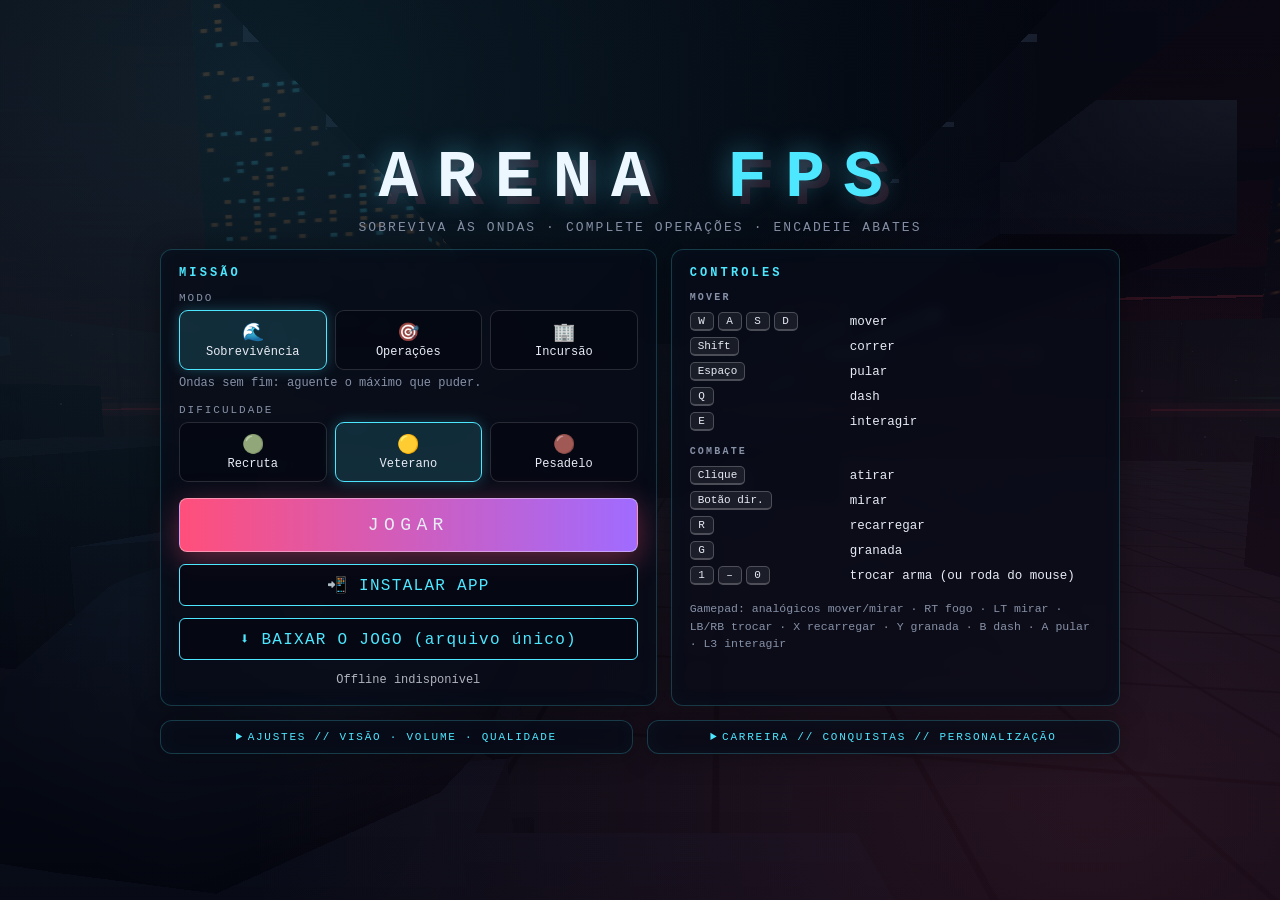
==== commit e86fc14a: "# Guia rápido — Arena FPS P53" ====
--- a/index.html
+++ b/index.html
@@ -8,7 +8,7 @@
 <meta name="mobile-web-app-capable" content="yes">
 <meta name="apple-mobile-web-app-capable" content="yes">
 <meta name="apple-mobile-web-app-status-bar-style" content="black-translucent">
-<title>Arena FPS — Industrial Sci-Fi · P52</title>
+<title>Arena FPS — Industrial Sci-Fi · P53</title>
 <link rel="stylesheet" href="style.css">
 <link rel="manifest" href="manifest.json">
 <link rel="icon" href="icon.svg" type="image/svg+xml">
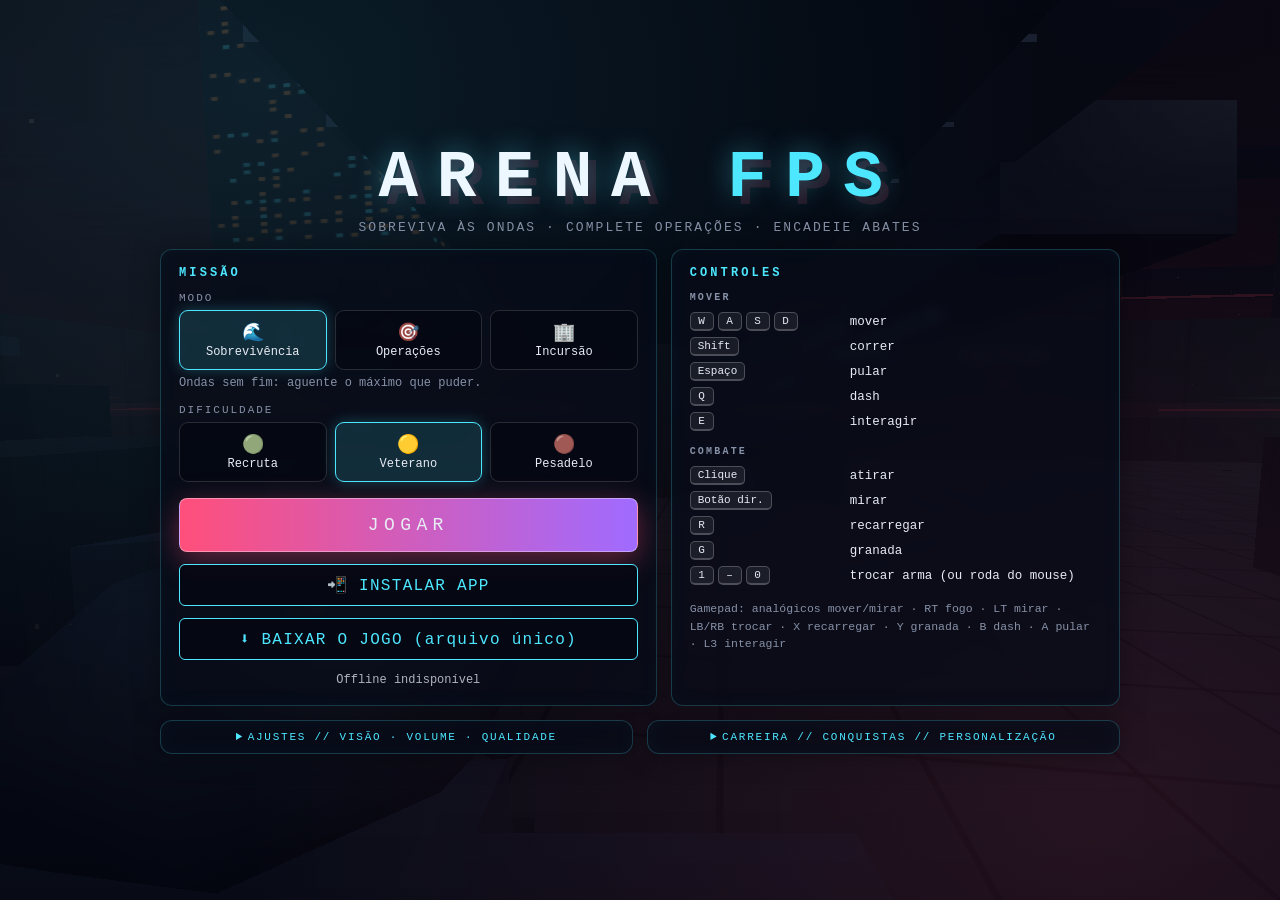
==== commit 4c050752: "// P54: quando o Chrome não oferece o aviso nativo, descobre e mostra o motivo em vez de só dar inst" ====
--- a/index.html
+++ b/index.html
@@ -8,7 +8,7 @@
 <meta name="mobile-web-app-capable" content="yes">
 <meta name="apple-mobile-web-app-capable" content="yes">
 <meta name="apple-mobile-web-app-status-bar-style" content="black-translucent">
-<title>Arena FPS — Industrial Sci-Fi · P53</title>
+<title>Arena FPS — Industrial Sci-Fi · P54</title>
 <link rel="stylesheet" href="style.css">
 <link rel="manifest" href="manifest.json">
 <link rel="icon" href="icon.svg" type="image/svg+xml">
--- a/style.css
+++ b/style.css
@@ -540,3 +540,5 @@
   .lobby-setup #ovBtn { position: static; padding: 10px; }
   .seg button { padding: 6px 4px; } .seg button i { display: none; }
 }
+
+#installHint { white-space: pre-line; text-align: left; padding: 8px 10px; border: 1px solid rgba(255,200,87,.35); border-radius: 8px; background: rgba(255,200,87,.06); color: var(--ui); opacity: .95; }
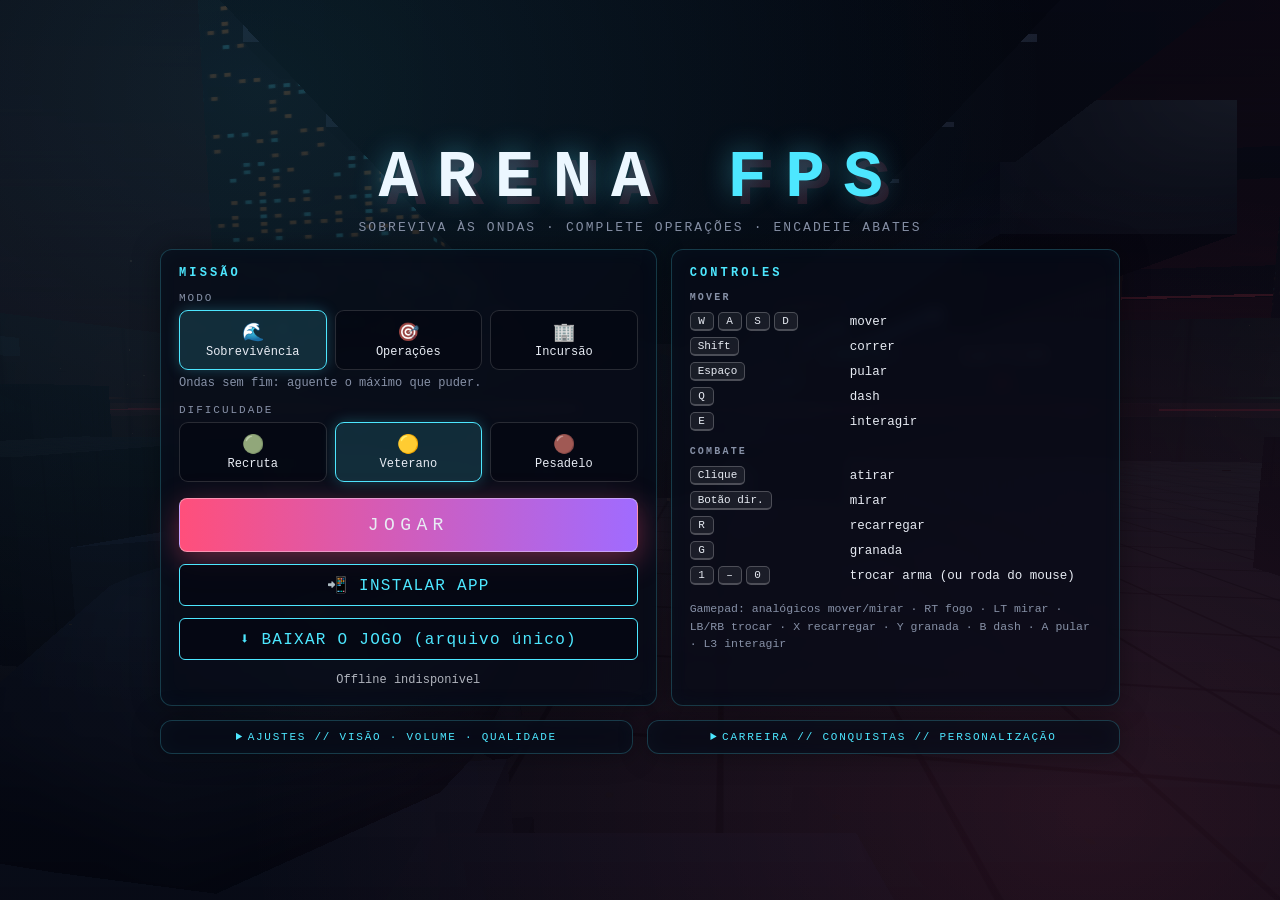
==== commit 45fe2693: "// Sistema de arquivos FICTÍCIO do deck (nada é lido do computador do jogador). content(ctx) devolve" ====
--- a/index.html
+++ b/index.html
@@ -8,7 +8,7 @@
 <meta name="mobile-web-app-capable" content="yes">
 <meta name="apple-mobile-web-app-capable" content="yes">
 <meta name="apple-mobile-web-app-status-bar-style" content="black-translucent">
-<title>Arena FPS — Industrial Sci-Fi · P54</title>
+<title>Arena FPS — Industrial Sci-Fi · P55</title>
 <link rel="stylesheet" href="style.css">
 <link rel="manifest" href="manifest.json">
 <link rel="icon" href="icon.svg" type="image/svg+xml">
@@ -76,6 +76,9 @@
   <button class="tbtn" id="bPause" type="button" aria-label="Pausar">II</button>
 </div>
 <div id="rotateMsg"><span>⟳</span>GIRE O CELULAR<br>PARA O MODO HORIZONTAL</div>
+<div id="cineTop" class="cine" aria-hidden="true"></div><div id="cineBot" class="cine" aria-hidden="true"></div>
+<div id="sysNotes" aria-live="polite"></div>
+<div id="scanFlash" aria-hidden="true"></div>
 <button id="deckBtn" class="hidden" type="button" aria-label="Abrir o cyberdeck (tecla T)">⌨ DECK [T]</button>
 <div id="deck" class="hidden deck-kali" role="dialog" aria-label="Cyberdeck (simulação, sem rede real)">
   <div class="deck-laptop">
@@ -83,8 +86,37 @@
       <div class="deck-chips" aria-live="off"><i id="deckChipScan">SCAN</i><i id="deckChipJam">JAM</i></div>
       <div class="deck-skins" role="group" aria-label="Visual do shell"><button type="button" data-skin="kali">KALI</button><button type="button" data-skin="arch">ARCH</button></div>
       <button id="deckClose" type="button" aria-label="Fechar o deck">✕</button></header>
-    <div id="deckOut" class="deck-out" role="log" aria-live="polite"></div>
-    <form id="deckForm" class="deck-in" autocomplete="off"><label id="deckPrompt" for="deckInput"></label><input id="deckInput" autocomplete="off" autocapitalize="off" spellcheck="false" aria-label="Comando"></form>
+    <div class="deck-panes">
+      <section id="paneShell" class="deck-pane on" aria-label="Shell">
+        <canvas id="deckRain" aria-hidden="true"></canvas>
+        <div id="deckOut" class="deck-out" role="log" aria-live="polite"></div>
+        <form id="deckForm" class="deck-in" autocomplete="off"><label id="deckPrompt" for="deckInput"></label><input id="deckInput" autocomplete="off" autocapitalize="off" spellcheck="false" aria-label="Comando"></form>
+      </section>
+      <section id="paneFiles" class="deck-pane" aria-label="Arquivos (fictícios)">
+        <div class="files-wrap"><ul id="filesList" class="files-list"></ul><pre id="filesView" class="files-view">Escolha um arquivo.</pre></div>
+      </section>
+      <section id="paneNet" class="deck-pane" aria-label="Mapa da rede">
+        <canvas id="deckNet" width="640" height="320"></canvas>
+      </section>
+      <section id="paneDesk" class="deck-pane" aria-label="Área de trabalho">
+        <div class="desk-sun" aria-hidden="true"></div>
+        <div class="desk-icons">
+          <button type="button" data-pane="paneShell"><i>▮_</i>Terminal</button>
+          <button type="button" data-pane="paneFiles"><i>▤</i>Arquivos</button>
+          <button type="button" data-pane="paneNet"><i>◎</i>Rede</button>
+        </div>
+      </section>
+    </div>
+    <footer class="deck-task">
+      <div class="deck-tabs" role="tablist">
+        <button type="button" data-pane="paneDesk" title="Área de trabalho">▣</button>
+        <button type="button" data-pane="paneShell" class="on">TERMINAL</button>
+        <button type="button" data-pane="paneFiles">ARQUIVOS</button>
+        <button type="button" data-pane="paneNet">REDE</button>
+      </div>
+      <span id="deckClock" class="deck-clock">T+00:00</span>
+      <button id="deckBell" type="button" class="deck-bell" aria-label="Avisos do sistema">🔔 <b id="deckBellN">0</b></button>
+    </footer>
   </div>
 </div>
 <div id="incTerm" class="hidden" role="dialog" aria-label="Terminal NEXUS de invasão (cenográfico)">
--- a/style.css
+++ b/style.css
@@ -542,3 +542,41 @@
 }
 
 #installHint { white-space: pre-line; text-align: left; padding: 8px 10px; border: 1px solid rgba(255,200,87,.35); border-radius: 8px; background: rgba(255,200,87,.06); color: var(--ui); opacity: .95; }
+/* ===== P36: desktop do deck (painéis, barra de tarefas, notificações, flash, chuva de código) ===== */
+.deck-panes { flex: 1; min-height: 0; display: flex; flex-direction: column; position: relative; }
+.deck-pane { display: none; flex: 1; min-height: 240px; max-height: 58vh; position: relative; flex-direction: column; overflow: hidden; }
+.deck-pane.on { display: flex; }
+#deckRain { position: absolute; inset: 0; width: 100%; height: 100%; opacity: .16; pointer-events: none; }
+#paneShell .deck-out, #paneShell .deck-in { position: relative; }
+.files-wrap { display: grid; grid-template-columns: 190px 1fr; flex: 1; min-height: 0; }
+.files-list { list-style: none; margin: 0; padding: 8px; border-right: 1px solid color-mix(in srgb, var(--ac) 30%, transparent); overflow-y: auto; }
+.files-list li button { width: 100%; text-align: left; font: inherit; font-size: 13px; color: var(--fg); background: transparent; border: 0; padding: 6px 8px; border-radius: 6px; cursor: pointer; }
+.files-list li button:hover, .files-list li button.on { background: color-mix(in srgb, var(--ac) 25%, transparent); }
+.files-view { margin: 0; padding: 12px 14px; font: 13px/1.5 ui-monospace, Menlo, Consolas, monospace; color: var(--fg); white-space: pre-wrap; overflow-y: auto; }
+#deckNet { width: 100%; height: 100%; display: block; background: color-mix(in srgb, var(--bg) 85%, #000); }
+#paneDesk { background: linear-gradient(180deg, #14072e 0%, #3b1559 55%, #c2307a 100%); align-items: center; justify-content: center; }
+.desk-sun { position: absolute; left: 50%; top: 30%; width: 38%; aspect-ratio: 1; transform: translateX(-50%); border-radius: 50%; background: linear-gradient(180deg, #ffd166, #ff3d8b); -webkit-mask: repeating-linear-gradient(180deg, #000 0 60%, transparent 60% 66%) bottom/100% 55% no-repeat, linear-gradient(#000 0 0) top/100% 45% no-repeat; mask: linear-gradient(#000 0 0) top/100% 45% no-repeat, repeating-linear-gradient(180deg, #000 0 60%, transparent 60% 66%) bottom/100% 55% no-repeat; opacity: .9; }
+.desk-icons { position: relative; display: flex; gap: 22px; margin-top: 30%; }
+.desk-icons button { width: 84px; display: grid; gap: 6px; justify-items: center; font: 600 12px ui-monospace, monospace; color: #fff; background: rgba(0,0,0,.28); border: 1px solid rgba(255,255,255,.25); border-radius: 12px; padding: 12px 6px; cursor: pointer; }
+.desk-icons button:hover { background: rgba(255,255,255,.16); }
+.desk-icons i { font-style: normal; font-size: 24px; }
+.deck-task { display: flex; align-items: center; gap: 10px; padding: 6px 10px; background: color-mix(in srgb, var(--ac) 14%, #000); border-top: 1px solid color-mix(in srgb, var(--ac) 35%, transparent); font-size: 12px; }
+.deck-tabs { display: flex; gap: 6px; flex: 1; flex-wrap: wrap; }
+.deck-task button { font: inherit; color: var(--fg); background: transparent; border: 1px solid var(--dim); border-radius: 6px; padding: 3px 10px; cursor: pointer; }
+.deck-tabs button.on { border-color: var(--ac); background: color-mix(in srgb, var(--ac) 30%, transparent); }
+.deck-clock { color: var(--dim); font-variant-numeric: tabular-nums; }
+.deck-bell b { font-weight: 700; color: var(--warn); }
+#sysNotes { position: fixed; top: 168px; left: 14px; z-index: 7; width: min(280px, 70vw); display: grid; gap: 6px; pointer-events: none; font: 600 12px ui-monospace, Menlo, Consolas, monospace; }
+#sysNotes .note { padding: 8px 10px; border-radius: 8px; background: rgba(8,16,28,.86); border-left: 3px solid #4de7ff; color: #d7e9ff; animation: noteIn .25s ease-out; }
+#sysNotes .note.warn { border-left-color: #ffc857; } #sysNotes .note.ok { border-left-color: #4be08a; }
+@keyframes noteIn { from { transform: translateX(-16px); opacity: 0; } to { transform: none; opacity: 1; } }
+#scanFlash { position: fixed; inset: 0; z-index: 5; pointer-events: none; opacity: 0; box-shadow: inset 0 0 90px 24px rgba(77,231,255,.55); }
+#scanFlash.go { animation: scanFlash .6s ease-out; } #scanFlash.end { box-shadow: inset 0 0 70px 16px rgba(255,200,87,.45); animation: scanFlash .5s ease-out; }
+@keyframes scanFlash { 0% { opacity: 0; } 25% { opacity: 1; } 100% { opacity: 0; } }
+@media (prefers-reduced-motion: reduce) { #sysNotes .note, #scanFlash.go, #scanFlash.end { animation: none; } #deckRain { display: none; } }
+@media (max-width: 560px) { .files-wrap { grid-template-columns: 1fr; } .files-list { border-right: 0; border-bottom: 1px solid var(--dim); max-height: 90px; } }
+
+/* P37: barras de cinema na cinemática de acesso */
+.cine { position: fixed; left: 0; right: 0; height: 0; background: #000; z-index: 8; pointer-events: none; transition: height .35s ease-out; }
+#cineTop { top: 0; } #cineBot { bottom: 0; } .cine.on { height: 9vh; }
+@media (prefers-reduced-motion: reduce) { .cine { transition: none; } }
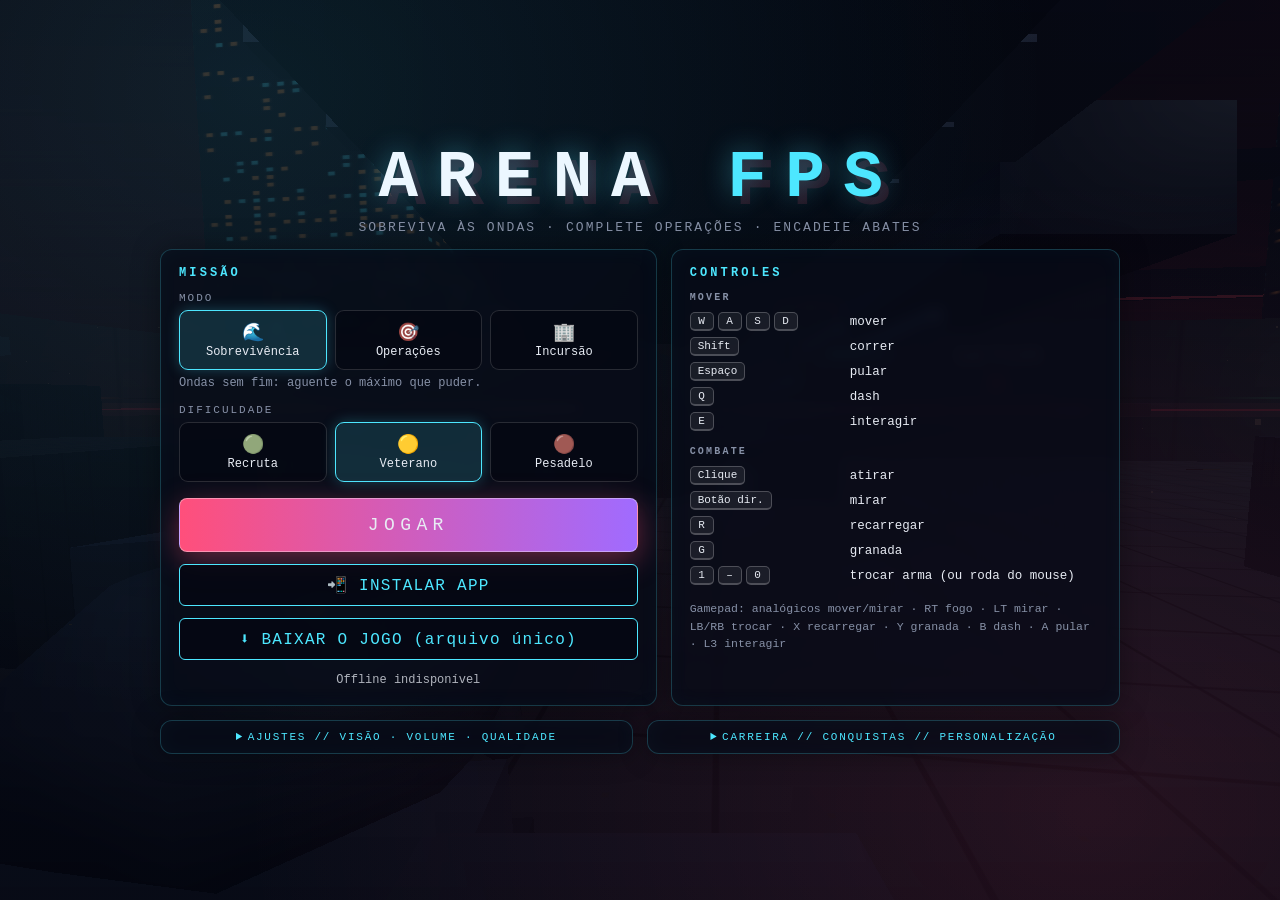
==== commit 5137666d: "# Arena FPS — P56" ====
--- a/index.html
+++ b/index.html
@@ -8,7 +8,7 @@
 <meta name="mobile-web-app-capable" content="yes">
 <meta name="apple-mobile-web-app-capable" content="yes">
 <meta name="apple-mobile-web-app-status-bar-style" content="black-translucent">
-<title>Arena FPS — Industrial Sci-Fi · P55</title>
+<title>Arena FPS — Industrial Sci-Fi · P56</title>
 <link rel="stylesheet" href="style.css">
 <link rel="manifest" href="manifest.json">
 <link rel="icon" href="icon.svg" type="image/svg+xml">
--- a/style.css
+++ b/style.css
@@ -555,7 +555,7 @@
 .files-view { margin: 0; padding: 12px 14px; font: 13px/1.5 ui-monospace, Menlo, Consolas, monospace; color: var(--fg); white-space: pre-wrap; overflow-y: auto; }
 #deckNet { width: 100%; height: 100%; display: block; background: color-mix(in srgb, var(--bg) 85%, #000); }
 #paneDesk { background: linear-gradient(180deg, #14072e 0%, #3b1559 55%, #c2307a 100%); align-items: center; justify-content: center; }
-.desk-sun { position: absolute; left: 50%; top: 30%; width: 38%; aspect-ratio: 1; transform: translateX(-50%); border-radius: 50%; background: linear-gradient(180deg, #ffd166, #ff3d8b); -webkit-mask: repeating-linear-gradient(180deg, #000 0 60%, transparent 60% 66%) bottom/100% 55% no-repeat, linear-gradient(#000 0 0) top/100% 45% no-repeat; mask: linear-gradient(#000 0 0) top/100% 45% no-repeat, repeating-linear-gradient(180deg, #000 0 60%, transparent 60% 66%) bottom/100% 55% no-repeat; opacity: .9; }
+.desk-sun { position: absolute; left: 50%; top: 30%; width: 38%; aspect-ratio: 1; transform: translateX(-50%); border-radius: 50%; background: linear-gradient(180deg, #ffd166, #ff3d8b); -webkit-mask: repeating-linear-gradient(180deg, #000 0 8px, transparent 8px 12px) bottom/100% 55% no-repeat, linear-gradient(#000 0 0) top/100% 45% no-repeat; mask: linear-gradient(#000 0 0) top/100% 45% no-repeat, repeating-linear-gradient(180deg, #000 0 8px, transparent 8px 12px) bottom/100% 55% no-repeat; opacity: .9; }
 .desk-icons { position: relative; display: flex; gap: 22px; margin-top: 30%; }
 .desk-icons button { width: 84px; display: grid; gap: 6px; justify-items: center; font: 600 12px ui-monospace, monospace; color: #fff; background: rgba(0,0,0,.28); border: 1px solid rgba(255,255,255,.25); border-radius: 12px; padding: 12px 6px; cursor: pointer; }
 .desk-icons button:hover { background: rgba(255,255,255,.16); }
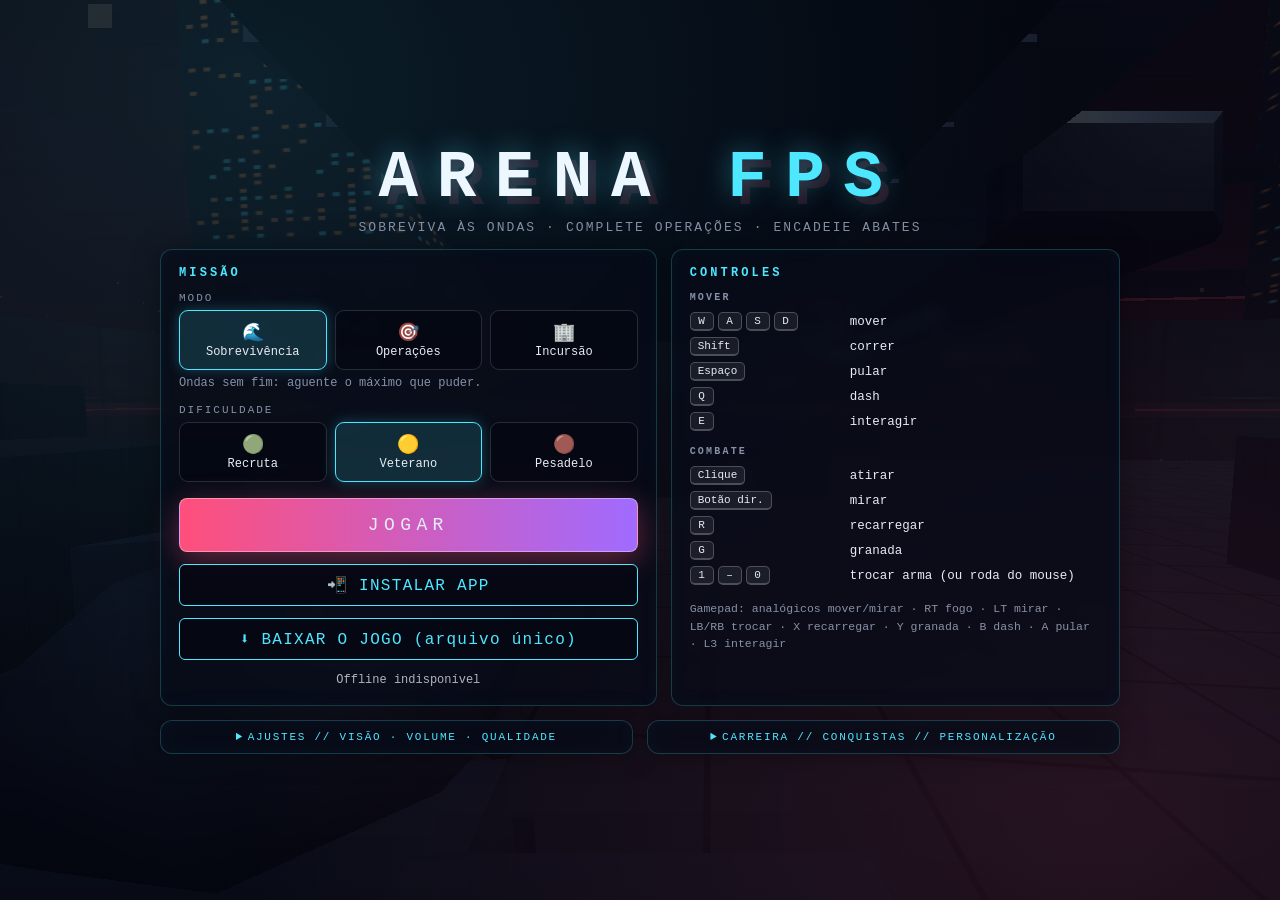
==== commit 264c710e: "# Guia rápido — Arena FPS P63" ====
--- a/index.html
+++ b/index.html
@@ -8,7 +8,7 @@
 <meta name="mobile-web-app-capable" content="yes">
 <meta name="apple-mobile-web-app-capable" content="yes">
 <meta name="apple-mobile-web-app-status-bar-style" content="black-translucent">
-<title>Arena FPS — Industrial Sci-Fi · P56</title>
+<title>Arena FPS — Industrial Sci-Fi · P63</title>
 <link rel="stylesheet" href="style.css">
 <link rel="manifest" href="manifest.json">
 <link rel="icon" href="icon.svg" type="image/svg+xml">
@@ -33,13 +33,15 @@
   <div id="crosshair"><i></i><i></i><i></i><i></i><b></b></div>
   <div id="terminalPrompt" class="hidden" aria-live="polite"><b> E · OPERAR TERMINAL </b><small>SEGURE PARA INVADIR</small></div>
   <div id="hitmarker"></div>
+  <div id="qualityVignette" aria-hidden="true"></div>
   <div id="banner"></div>
+  <div id="waveSplash" aria-hidden="true"></div>
   <div id="damageDirection">▲</div>
   <div id="combo"><b id="comboN">x1</b><span>COMBO</span><div><i id="comboBar"></i></div></div>
   <div id="feed"></div>
   <section class="panel" id="health" aria-label="Vida do jogador">
     <div class="label">Vida</div>
-    <div class="bar"><div id="hpFill"></div></div>
+    <div class="bar"><div id="hpGhost"></div><div id="hpFill"></div></div>
     <div id="hpTxt">100</div>
   </section>
   <section class="panel" id="stats" aria-label="Estatísticas da partida">
@@ -84,6 +86,7 @@
   <div class="deck-laptop">
     <header class="deck-bar"><b>CYBERDECK CX-7</b><span>SIMULAÇÃO · SEM REDE REAL</span>
       <div class="deck-chips" aria-live="off"><i id="deckChipScan">SCAN</i><i id="deckChipJam">JAM</i></div>
+      <button id="deckCrt" type="button" class="deck-crt" aria-pressed="true" title="Efeito de monitor antigo">CRT</button>
       <div class="deck-skins" role="group" aria-label="Visual do shell"><button type="button" data-skin="kali">KALI</button><button type="button" data-skin="arch">ARCH</button></div>
       <button id="deckClose" type="button" aria-label="Fechar o deck">✕</button></header>
     <div class="deck-panes">
@@ -100,6 +103,8 @@
       </section>
       <section id="paneDesk" class="deck-pane" aria-label="Área de trabalho">
         <div class="desk-sun" aria-hidden="true"></div>
+        <div class="desk-win desk-mon" aria-label="Monitor do sistema"><b>sysmon</b><canvas id="deckMon" width="240" height="120"></canvas></div>
+        <div class="desk-win desk-log" aria-label="Registro do sistema"><b>journal</b><pre id="deckLog"></pre></div>
         <div class="desk-icons">
           <button type="button" data-pane="paneShell"><i>▮_</i>Terminal</button>
           <button type="button" data-pane="paneFiles"><i>▤</i>Arquivos</button>
@@ -202,6 +207,10 @@
           <label class="touch-only">Sensibilidade do toque<input id="touchSens" type="range" min="0.8" max="3.2" step="0.1" value="1.9"></label>
           <label class="touch-only">Tamanho dos botões<input id="btnScale" type="range" min="0.8" max="1.35" step="0.05" value="1"></label>
           <label class="touch-only">Mira assistida<select id="assistSelect"><option value="on" selected>Ligada</option><option value="off">Desligada</option></select></label>
+          <label>Estilo da mira<select id="crossStyle"><option value="cross" selected>Cruz</option><option value="dot">Ponto</option><option value="circle">Círculo</option></select></label>
+          <label>Cor da mira<select id="crossColor"><option value="weapon" selected>Cor da arma</option><option value="#ffffff">Branca</option><option value="#3ddc84">Verde</option><option value="#4de7ff">Ciano</option><option value="#ffd166">Amarela</option><option value="#ff5a4d">Vermelha</option></select></label>
+          <label>Espessura da mira<input id="crossThick" type="range" min="1" max="4" step="0.5" value="2"></label>
+          <label>Reduzir tremores e flashes<select id="fxReduce"><option value="off" selected>Não</option><option value="on">Sim (tela, flashes e CRT)</option></select></label>
           <label>Qualidade<select id="qualitySelect"><option value="low">Baixa</option><option value="medium" selected>Média</option><option value="high">Alta</option></select></label>
         </div>
       </details>
--- a/style.css
+++ b/style.css
@@ -553,7 +553,7 @@
 .files-list li button { width: 100%; text-align: left; font: inherit; font-size: 13px; color: var(--fg); background: transparent; border: 0; padding: 6px 8px; border-radius: 6px; cursor: pointer; }
 .files-list li button:hover, .files-list li button.on { background: color-mix(in srgb, var(--ac) 25%, transparent); }
 .files-view { margin: 0; padding: 12px 14px; font: 13px/1.5 ui-monospace, Menlo, Consolas, monospace; color: var(--fg); white-space: pre-wrap; overflow-y: auto; }
-#deckNet { width: 100%; height: 100%; display: block; background: color-mix(in srgb, var(--bg) 85%, #000); }
+#deckNet { position: absolute; inset: 0; width: 100%; height: 100%; display: block; background: color-mix(in srgb, var(--bg) 85%, #000); }
 #paneDesk { background: linear-gradient(180deg, #14072e 0%, #3b1559 55%, #c2307a 100%); align-items: center; justify-content: center; }
 .desk-sun { position: absolute; left: 50%; top: 30%; width: 38%; aspect-ratio: 1; transform: translateX(-50%); border-radius: 50%; background: linear-gradient(180deg, #ffd166, #ff3d8b); -webkit-mask: repeating-linear-gradient(180deg, #000 0 8px, transparent 8px 12px) bottom/100% 55% no-repeat, linear-gradient(#000 0 0) top/100% 45% no-repeat; mask: linear-gradient(#000 0 0) top/100% 45% no-repeat, repeating-linear-gradient(180deg, #000 0 8px, transparent 8px 12px) bottom/100% 55% no-repeat; opacity: .9; }
 .desk-icons { position: relative; display: flex; gap: 22px; margin-top: 30%; }
@@ -580,3 +580,73 @@
 .cine { position: fixed; left: 0; right: 0; height: 0; background: #000; z-index: 8; pointer-events: none; transition: height .35s ease-out; }
 #cineTop { top: 0; } #cineBot { bottom: 0; } .cine.on { height: 9vh; }
 @media (prefers-reduced-motion: reduce) { .cine { transition: none; } }
+
+/* P58: modo hack mais real — efeito CRT, janelas do desktop (monitor e journal) */
+#deck.crt .deck-laptop::before { content: ''; position: absolute; inset: 0; z-index: 2; pointer-events: none; border-radius: 12px; background: radial-gradient(ellipse at center, transparent 58%, rgba(0,0,0,.42) 100%); box-shadow: inset 0 0 38px rgba(0,0,0,.55); }
+#deck.crt .deck-out, #deck.crt .files-view { text-shadow: 0 0 5px color-mix(in srgb, var(--fg) 55%, transparent), -.7px 0 rgba(255,60,60,.28), .7px 0 rgba(60,200,255,.28); }
+#deck.crt .deck-panes { animation: crtFlicker 5s infinite steps(1, end); }
+#deck.crt .deck-laptop::after { background: repeating-linear-gradient(0deg, rgba(255,255,255,.05) 0 1px, rgba(0,0,0,.14) 1px 3px); animation: crtRoll 7s linear infinite; background-size: 100% 3px; }
+.deck-crt { font: inherit; color: var(--fg); background: transparent; border: 1px solid var(--dim); border-radius: 6px; padding: 2px 8px; cursor: pointer; }
+.deck-crt[aria-pressed="true"] { border-color: var(--ac); background: color-mix(in srgb, var(--ac) 30%, transparent); }
+@keyframes crtFlicker { 0%, 92%, 100% { opacity: 1; } 93% { opacity: .93; } 95% { opacity: .98; } }
+@keyframes crtRoll { from { background-position: 0 0; } to { background-position: 0 60px; } }
+.desk-win { position: absolute; top: 12px; padding: 6px 8px 8px; background: rgba(8,10,22,.72); border: 1px solid rgba(255,255,255,.22); border-radius: 8px; backdrop-filter: blur(3px); color: #cfe; font: 11px ui-monospace, monospace; }
+.desk-win b { display: block; font-size: 10px; letter-spacing: .14em; color: #9fb4ff; text-transform: uppercase; margin-bottom: 4px; }
+.desk-mon { left: 12px; } .desk-mon canvas { width: min(240px, 36vw); height: auto; display: block; }
+.desk-log { right: 12px; width: min(250px, 38vw); } .desk-log pre { margin: 0; height: 96px; overflow: hidden; white-space: pre-wrap; line-height: 1.35; color: #9be9b0; }
+@media (prefers-reduced-motion: reduce) { #deck.crt .deck-panes, #deck.crt .deck-laptop::after { animation: none; } }
+@media (max-width: 560px) { .desk-log { display: none; } }
+
+/* P59: mira personalizável, hitmarker de abate, barra de vida animada, fundo do aviso, modo conforto */
+#crosshair { --cc: var(--cross-color, var(--weapon-color, #fff)); --ct: 2px; filter: drop-shadow(0 0 1px rgba(0,0,0,.9)); }
+#crosshair i { background: var(--cc); box-shadow: 0 0 4px rgba(0,0,0,.75); }
+#crosshair i:nth-child(1), #crosshair i:nth-child(2) { width: var(--ct); left: calc(var(--ct) / -2); }
+#crosshair i:nth-child(3), #crosshair i:nth-child(4) { height: var(--ct); top: calc(var(--ct) / -2); }
+#crosshair b { background: var(--cc); }
+#crosshair[data-style="dot"] i { display: none; } #crosshair[data-style="dot"] b { width: calc(var(--ct) + 3px); height: calc(var(--ct) + 3px); left: calc((var(--ct) + 3px) / -2); top: calc((var(--ct) + 3px) / -2); border-radius: 50%; }
+#crosshair[data-style="circle"] i { display: none; } #crosshair[data-style="circle"] b { width: calc(var(--gap) * 2); height: calc(var(--gap) * 2); left: calc(var(--gap) * -1); top: calc(var(--gap) * -1); border-radius: 50%; background: transparent; border: var(--ct) solid var(--cc); box-shadow: 0 0 4px rgba(0,0,0,.75), inset 0 0 4px rgba(0,0,0,.5); box-sizing: border-box; }
+#hitmarker.kill { width: 40px; height: 40px; }
+#hitmarker.kill::before, #hitmarker.kill::after { background: #ff4d4d; box-shadow: 0 0 10px #ff2d2d; height: 46px; top: -8px; left: 19px; }
+.bar { position: relative; }
+#hpGhost { position: absolute; inset: 0 auto 0 0; width: 100%; background: rgba(255,255,255,.55); transition: width .9s ease-out .35s; }
+#hpFill { position: relative; }
+.bar.low #hpFill { animation: hpPulse .8s ease-in-out infinite; }
+@keyframes hpPulse { 50% { filter: brightness(1.7); } }
+#banner { padding: 10px 34px; background: linear-gradient(90deg, transparent, rgba(8,10,20,.66) 16%, rgba(8,10,20,.66) 84%, transparent); border-radius: 6px; }
+body.reduce-fx #scanFlash, body.reduce-fx #vignette { display: none; }
+body.reduce-fx #deck .deck-panes, body.reduce-fx #deck .deck-laptop::after { animation: none; }
+body.reduce-fx #deck .deck-laptop::before, body.reduce-fx #deck .deck-laptop::after { display: none; }
+body.reduce-fx #deck .deck-out, body.reduce-fx #deck .files-view { text-shadow: none; }
+body.reduce-fx * { animation-duration: .001s !important; animation-iteration-count: 1 !important; }
+@media (prefers-reduced-motion: reduce) { .bar.low #hpFill { animation: none; } #hpGhost { transition: none; } }
+
+/* P60: transições do HUD */
+#ammo.tick { animation: ammoTick .18s ease-out; }
+@keyframes ammoTick { from { transform: scale(1.18); color: var(--accent); } to { transform: scale(1); } }
+#banner { transition: opacity .35s ease, transform .35s ease; }
+#objective, #missionCard { transition: opacity .4s ease, transform .4s ease; }
+@media (prefers-reduced-motion: reduce) { #ammo.tick { animation: none; } }
+
+/* P61: fases do chefe, numeral da onda e telas de fim com identidade */
+#bossFill { transition: width .12s, background .4s; }
+body[data-boss-phase="2"] #bossFill { background: linear-gradient(90deg, #ff9a3d, #ffd166); }
+body[data-boss-phase="3"] #bossFill { background: linear-gradient(90deg, #ff1f4d, #ff5a4d); animation: bossRage .6s ease-in-out infinite; }
+body[data-boss-phase="3"] #bossBar { color: #ff5a6d; }
+@keyframes bossRage { 50% { filter: brightness(1.6); } }
+#waveSplash { position: fixed; left: 50%; top: 46%; transform: translate(-50%, -50%); font-weight: 900; font-size: clamp(120px, 26vw, 300px); line-height: 1; color: transparent; -webkit-text-stroke: 3px rgba(255,255,255,.35); opacity: 0; pointer-events: none; letter-spacing: -.04em; z-index: 3; }
+#waveSplash.boss { -webkit-text-stroke-color: rgba(255,60,100,.55); }
+#waveSplash.go { animation: waveSplash 1.5s ease-out; }
+@keyframes waveSplash { 0% { opacity: 0; transform: translate(-50%, -50%) scale(1.5); } 25% { opacity: .9; } 100% { opacity: 0; transform: translate(-50%, -50%) scale(.92); } }
+#overlay[data-view="over"][data-result="win"] #ovTitle, #overlay[data-view="over"][data-result="win"] h1 { text-shadow: 0 0 28px rgba(61,220,132,.65); animation: resultGlow 2.4s ease-in-out infinite; }
+#overlay[data-view="over"][data-result="lose"] #ovTitle, #overlay[data-view="over"][data-result="lose"] h1 { text-shadow: 0 0 28px rgba(255,59,59,.6); animation: resultShake .5s steps(2, end) 2; }
+@keyframes resultGlow { 50% { text-shadow: 0 0 46px rgba(61,220,132,.95); } }
+@keyframes resultShake { 25% { transform: translateX(-3px); } 75% { transform: translateX(3px); } }
+body.reduce-fx #waveSplash { display: none; }
+@media (prefers-reduced-motion: reduce) { #waveSplash.go, body[data-boss-phase="3"] #bossFill, #overlay[data-view="over"] h1, #overlay[data-view="over"] #ovTitle { animation: none; } }
+#overlay[data-view="over"][data-result="win"] #ovTitle span { color: #3ddc84; }
+#overlay[data-view="over"][data-result="lose"] #ovTitle span { color: #ff5a4d; }
+
+/* P62: acabamento só em qualidade Alta */
+#qualityVignette { position: fixed; inset: 0; pointer-events: none; opacity: 0; z-index: 1; background: radial-gradient(ellipse at center, transparent 62%, rgba(0,0,0,.34) 100%); transition: opacity .4s; }
+body.q-high #qualityVignette { opacity: 1; }
+body.reduce-fx #qualityVignette { display: none; }
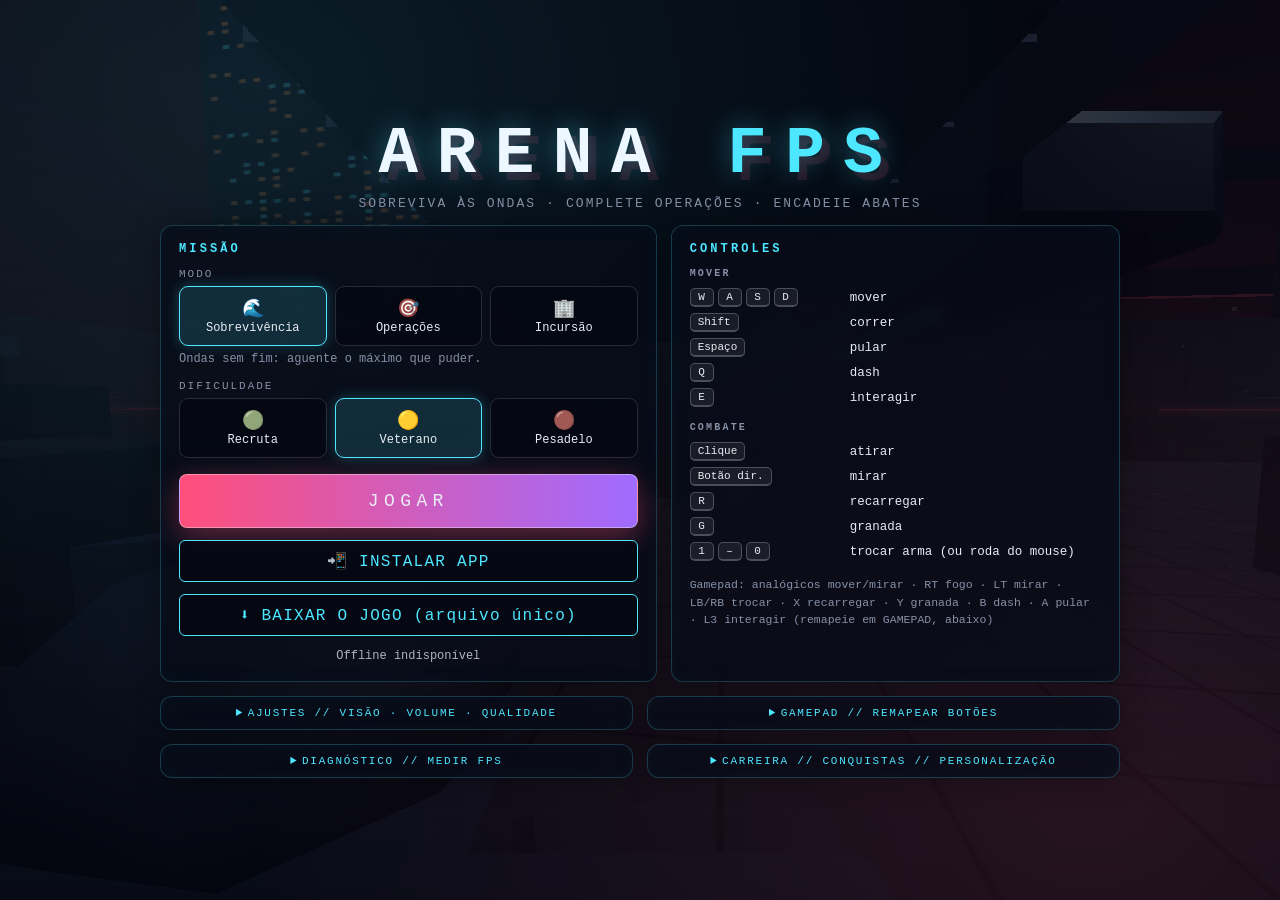
==== commit 160b7c79: "# TODO — Arena FPS v8 · Pacote P69" ====
--- a/index.html
+++ b/index.html
@@ -8,7 +8,7 @@
 <meta name="mobile-web-app-capable" content="yes">
 <meta name="apple-mobile-web-app-capable" content="yes">
 <meta name="apple-mobile-web-app-status-bar-style" content="black-translucent">
-<title>Arena FPS — Industrial Sci-Fi · P63</title>
+<title>Arena FPS — Industrial Sci-Fi · P69</title>
 <link rel="stylesheet" href="style.css">
 <link rel="manifest" href="manifest.json">
 <link rel="icon" href="icon.svg" type="image/svg+xml">
@@ -21,6 +21,7 @@
   <div id="vignette"></div>
   <div id="scope"></div>
   <div id="bossBar" class="hidden"><small class="boss-kicker">ALERTA DE CHEFE</small><span id="bossName">CHEFE</span><div><i id="bossFill"></i></div></div>
+  <div id="objArrow" class="obj-arrow hidden" aria-hidden="true"><svg viewBox="0 0 40 40"><path d="M20 3 L35 33 L20 26 L5 33 Z"/></svg><span id="objArrowDist">0 m</span></div>
   <section id="objectivePanel" class="panel hidden" aria-live="polite" aria-label="Objetivo atual">
     <div class="objective-kicker">OPERAÇÃO // <span id="objectiveWave">--</span></div>
     <b id="objectiveName">OBJETIVO</b>
@@ -214,6 +215,17 @@
           <label>Qualidade<select id="qualitySelect"><option value="low">Baixa</option><option value="medium" selected>Média</option><option value="high">Alta</option></select></label>
         </div>
       </details>
+      <details id="padPanel" class="lobby-card pad-box">
+        <summary>GAMEPAD // REMAPEAR BOTÕES</summary>
+        <div id="padMap" class="pad-map"></div>
+        <p id="padHint" class="pad-hint" aria-live="polite">Clique numa ação e aperte o botão do controle. Se o botão já estiver em uso, os dois trocam de lugar.</p>
+        <button id="padReset" type="button" class="pad-reset">Restaurar padrão</button>
+      </details>
+      <details id="perfLobby" class="lobby-card pad-box">
+        <summary>DIAGNÓSTICO // MEDIR FPS</summary>
+        <p id="perfLobbyText" class="pad-hint"></p>
+        <button id="perfLobbyBtn" type="button" class="pad-reset"></button>
+      </details>
       <details id="careerPanel" class="lobby-card career-panel">
         <summary>CARREIRA // CONQUISTAS // PERSONALIZAÇÃO</summary>
         <div id="careerContent"></div>
@@ -229,6 +241,7 @@
 <script src="maps.js"></script>
 <script src="incursion.js"></script>
 <script src="terminal-props.js"></script>
+<script src="gamepad-map.js"></script>
 <script src="deck.js"></script>
 <script src="pathfinding.js"></script>
 <script src="tactics.js"></script>
--- a/style.css
+++ b/style.css
@@ -650,3 +650,27 @@
 #qualityVignette { position: fixed; inset: 0; pointer-events: none; opacity: 0; z-index: 1; background: radial-gradient(ellipse at center, transparent 62%, rgba(0,0,0,.34) 100%); transition: opacity .4s; }
 body.q-high #qualityVignette { opacity: 1; }
 body.reduce-fx #qualityVignette { display: none; }
+
+/* P63: janelas do desktop arrastáveis */
+.desk-win.dragging { border-color: #9fb4ff; box-shadow: 0 6px 22px rgba(0,0,0,.5); z-index: 3; }
+.desk-win:focus-visible { outline: 2px solid #9fb4ff; outline-offset: 2px; }
+.desk-win b::after { content: ' ⠿'; opacity: .6; }
+
+/* P65: seta de direção até o objetivo (azul = console, verde = saída, vermelha pulsando = alarme) */
+.obj-arrow { position: absolute; left: 50%; top: 150px; transform: translateX(-50%); display: flex; flex-direction: column; align-items: center; gap: 2px; pointer-events: none; color: var(--cyan); font-size: 10px; letter-spacing: .14em; text-shadow: 0 0 6px rgba(0,0,0,.8); }
+.obj-arrow svg { width: 30px; height: 30px; fill: currentColor; opacity: .9; transform: rotate(var(--ang, 0rad)); filter: drop-shadow(0 0 6px currentColor); }
+.obj-arrow.exit { color: #3ddc84; }
+.obj-arrow.alarm { color: #ff4d4d; }
+.obj-arrow.alarm svg { animation: arrowPulse .7s ease-in-out infinite alternate; }
+@keyframes arrowPulse { from { opacity: .45; } to { opacity: 1; } }
+body.reduce-fx .obj-arrow.alarm svg { animation: none; }
+
+/* P66: remapeamento do gamepad no menu */
+.pad-map { display: grid; grid-template-columns: repeat(auto-fill, minmax(190px, 1fr)); gap: 6px; margin-top: 10px; }
+.pad-row { display: flex; justify-content: space-between; align-items: center; gap: 8px; padding: 8px 10px; border: 1px solid rgba(77,231,255,.28); border-radius: 8px; background: rgba(5,13,25,.6); color: var(--ui); font: inherit; font-size: 12px; cursor: pointer; }
+.pad-row b { color: var(--cyan); font-weight: 600; }
+.pad-row:hover, .pad-row:focus-visible { border-color: var(--cyan); outline: none; }
+.pad-row.listening { border-color: #ffb04d; box-shadow: 0 0 12px rgba(255,176,77,.35); }
+.pad-row.listening b { color: #ffb04d; }
+.pad-hint { margin: 10px 0 6px; color: var(--muted); font-size: 11px; line-height: 1.45; }
+.pad-reset { padding: 7px 12px; border: 1px solid rgba(77,231,255,.35); border-radius: 8px; background: transparent; color: var(--ui); font: inherit; font-size: 12px; cursor: pointer; }
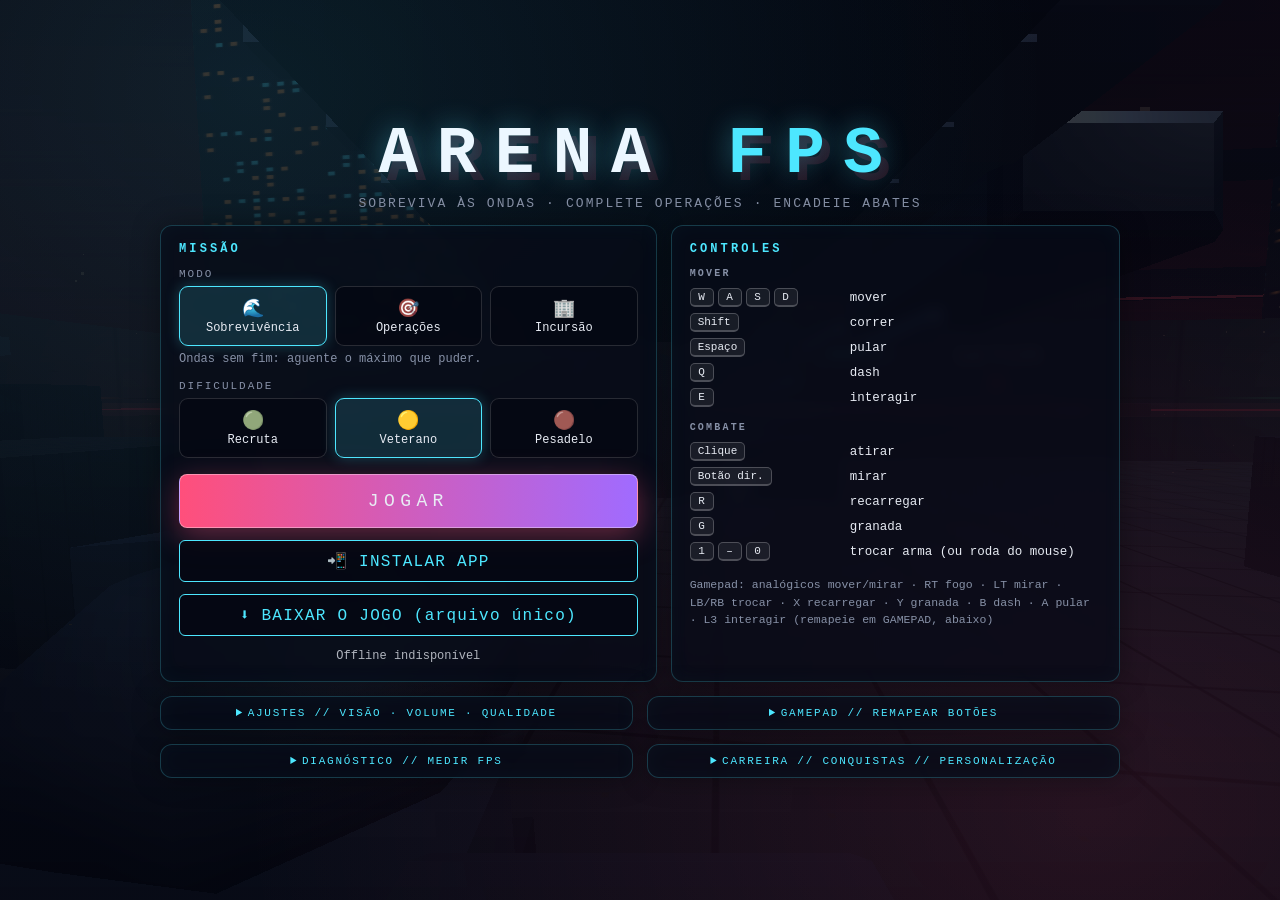
==== commit 61ebcfc8: "# TODO — Arena FPS v8 · Pacote P71" ====
--- a/index.html
+++ b/index.html
@@ -8,7 +8,7 @@
 <meta name="mobile-web-app-capable" content="yes">
 <meta name="apple-mobile-web-app-capable" content="yes">
 <meta name="apple-mobile-web-app-status-bar-style" content="black-translucent">
-<title>Arena FPS — Industrial Sci-Fi · P69</title>
+<title>Arena FPS — Industrial Sci-Fi · P71</title>
 <link rel="stylesheet" href="style.css">
 <link rel="manifest" href="manifest.json">
 <link rel="icon" href="icon.svg" type="image/svg+xml">
@@ -211,6 +211,8 @@
           <label>Estilo da mira<select id="crossStyle"><option value="cross" selected>Cruz</option><option value="dot">Ponto</option><option value="circle">Círculo</option></select></label>
           <label>Cor da mira<select id="crossColor"><option value="weapon" selected>Cor da arma</option><option value="#ffffff">Branca</option><option value="#3ddc84">Verde</option><option value="#4de7ff">Ciano</option><option value="#ffd166">Amarela</option><option value="#ff5a4d">Vermelha</option></select></label>
           <label>Espessura da mira<input id="crossThick" type="range" min="1" max="4" step="0.5" value="2"></label>
+          <label>Volume dos sons do deck<input id="deckVolume" type="range" min="0" max="1.5" step="0.1" value="1"></label>
+          <label>HUD compacto<select id="hudCompact"><option value="off" selected>Não</option><option value="on">Sim (menos números na tela)</option></select></label>
           <label>Reduzir tremores e flashes<select id="fxReduce"><option value="off" selected>Não</option><option value="on">Sim (tela, flashes e CRT)</option></select></label>
           <label>Qualidade<select id="qualitySelect"><option value="low">Baixa</option><option value="medium" selected>Média</option><option value="high">Alta</option></select></label>
         </div>
--- a/style.css
+++ b/style.css
@@ -674,3 +674,9 @@
 .pad-row.listening b { color: #ffb04d; }
 .pad-hint { margin: 10px 0 6px; color: var(--muted); font-size: 11px; line-height: 1.45; }
 .pad-reset { padding: 7px 12px; border: 1px solid rgba(77,231,255,.35); border-radius: 8px; background: transparent; color: var(--ui); font: inherit; font-size: 12px; cursor: pointer; }
+
+/* P70: HUD compacto (opcional): só pontuação e onda; objetivo sem o texto longo; radar menor */
+body.hud-compact #stats .row ~ .row { display: none; }   /* mantém só a 1ª linha (Onda) */
+body.hud-compact #objectiveHint { display: none; }
+body.hud-compact #radar { width: 120px; height: 120px; opacity: .85; }
+body.hud-compact #weapon .label, body.hud-compact #stats .label { opacity: .6; }
